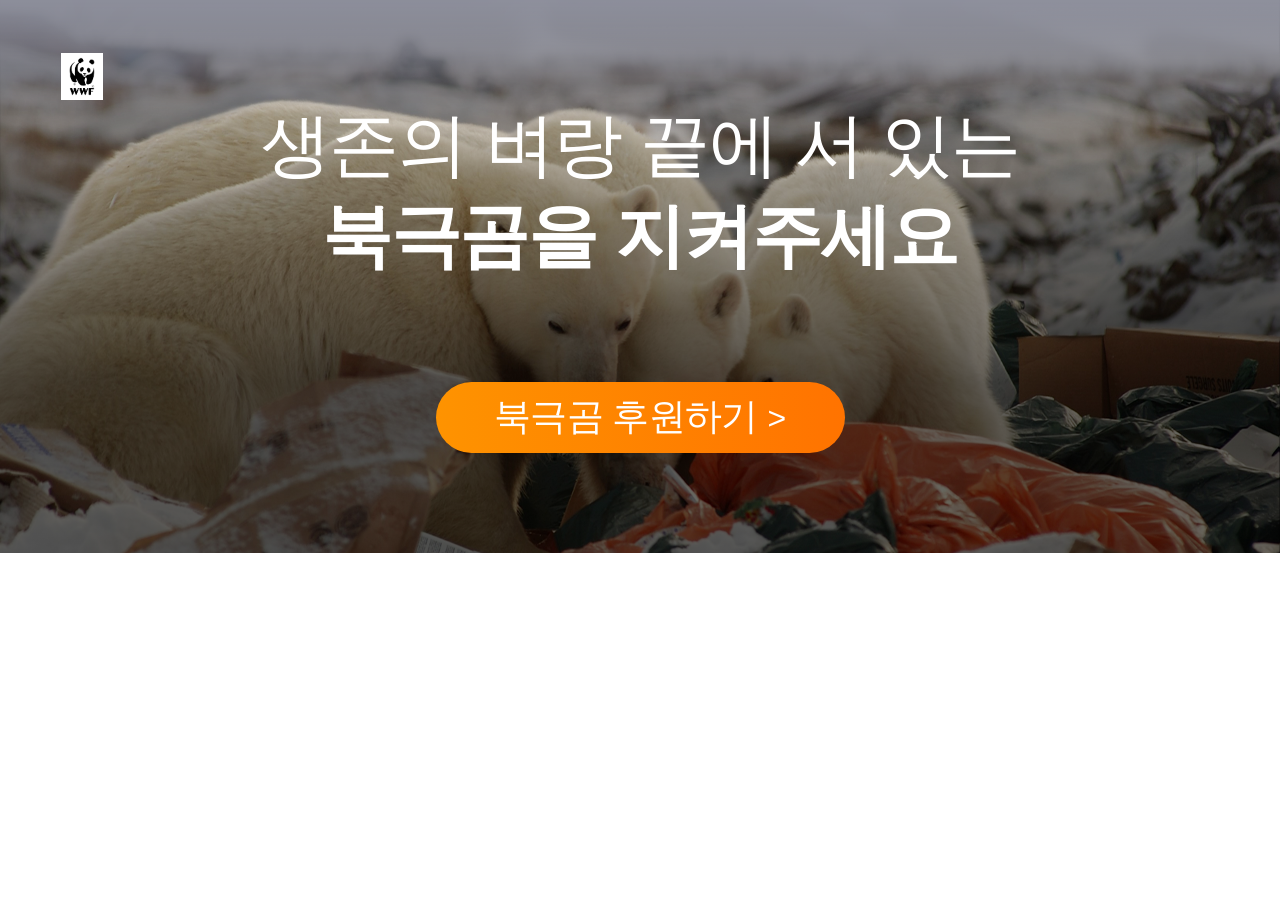
==== index.html @ d187cbf7 "1행완성" ====
<!DOCTYPE html>
<html lang="en">
<head>
    <meta charset="UTF-8">
    <meta name="viewport" content="width=device-width, initial-scale=1.0">
    <meta name="description" content="">
    <meta name="keywords" content="">
    <title>Document</title>
    <link rel="shortcut icon" href="./img/logo.jpg" type="image/x-icon">
    <link rel="stylesheet" href="./styles/reset.css">
    <link rel="stylesheet" href="./styles/common.css">
    <link rel="stylesheet" href="./styles/index.css">
    <link rel="stylesheet" href="./styles/responsive.css">
</head>
<body>
    <div id="wrap">
        <!-- 1행 캠페인표지 -->
        <section class="captioner intor">
            <p class="logo"><img src="./img/logo.jpg" alt="wwf"></p>
            <h1><span>생존의 벼랑 끝에 서 있는</span><span>북극곰을 지켜주세요</span></h1>
            <a href="#" class="sponsor_btn"><em>북극곰 후원하기</em><!-- ::after --></a>
        </section>
        <!-- 2행 퀴즈 -->
        <!-- 3행 영상 -->
        <!-- 4행 50감소 -->
        <!-- 5행 인류재앙 -->
        <!-- 6행 빙하위기 -->
        <!-- 7행 WWF단체소개 -->
        <!-- 8행 활동내역 -->
        <!-- 9행 선물정보 -->
        <!-- 10행 안내 -->
    </div>
</body>
</html>
---- styles/common.css ----
/* 공통선택자 common.css */
#wrap {}
#wrap * {transition:all 0.5s;}
#wrap .captioner {min-width:320px;}
/* 모바일디자인 -by.sponsor_btn */
#wrap .captioner .sponsor_btn {
    width:164px; height:41px;
    display:block;
    border-radius:37.5px;
    background:linear-gradient(90deg, #FE9300,#FF7300);
    display:flex; flex-flow:row nowrap;
    justify-content:center; align-items:center; gap:10px;
}
#wrap .captioner .sponsor_btn em {color: #fff; font-weight:500;}
#wrap .captioner .sponsor_btn::after {
    content:'>';/* 글자로 ">" 표현 */ display: block;
    color:#fff;
    font-size:0.75rem;
}


#wrap .captioner .sponsor_btn:hover {
    animation:x4 0.4s linear alternate infinite;
    font-weight:600;
}
@keyframes x4 {
    0% {transform:translateX(0);}
    100% {transform:translateX(4px);}
}

/* "sponsor_btn"
#wrap {}
#wrap .captioner {}
#wrap .captioner .sponsor_btn {
    width:164px; height:41px;
    border-radius:37.5px;
    background:linear-gradient(90deg, #FE9300,#FF7300);}
#wrap .captioner .sponsor_btn::after {
    content:'>'; display: block;
    color:#fff;}
#wrap .captioner .sponsor_btn em {margin:10px; color: #fff;}
*/
---- styles/index.css ----
/* ========== 1행 캠페인표지(m) ========== */
#wrap .intor {
    /* 북극곰배경 bg1.png */
    padding:100px 0;
    background-image:url(../img/bg1.png);
    background-size:cover; /* background-size:auto 130%; */
    background-position:center bottom;
    position:relative;
    /* 배경이미지 속성 사용시 다른 background-로 시작하는 배경추가속성도 생각해서  */
}
#wrap .intor > * {position:relative; z-index:100;}
#wrap .intor::after { /* 북금곰 배경위에 깔리는 가상요소, 그 가상요소의 필수속성 */
    content:''; display:block;
    background:linear-gradient(transparent,#000 69%);
    opacity:0.6;
    width:100%; height:100%;
    z-index:90; /* p,h1,a형제들과 겹침효과를 줄수있는 속성 */
    position:absolute; top:0; left:0;
}

#wrap .intor .logo {
    width:24px; /* w,h중 한가지값만 작성, 나머지 자동비율조정*/
    position:absolute; /* 피그마의 오토레이아웃 무시와 같은 역할*/
    top:18px; left:21px;
}
#wrap .intor .logo img {width: 100%;}
#wrap .intor h1 {text-align:center; margin:0 0 50px;}
#wrap .intor h1 span {
    color:#fff;
    display:block;
    font-size:1.88rem;
    font-weight:500;
    line-height:1.3;
}
#wrap .intor h1 span:nth-child(1) {}
#wrap .intor h1 span:nth-child(2) {}
#wrap .intor .sponsor_btn {margin:0 auto;}

/* 1행 캠페인표지
#wrap {width:440px;}
#wrap .intor {
    width:100%; height:469px;
    margin:0 auto;
    background-image:url(../img/bg1.png);
    background-size:cover;
    background:linear-gradient();
    padding:100px;
}
#wrap .intor::after {
background: linear-gradient(rgba(f, f, f,)60%);
    z-index:;
}
#wrap .intor .logo {
    display:block; 
    width:24px; height:27px;
    position:absolute;
    top:18px; left:21px;
    z-index:;
}
#wrap .intor .logo img {width: 100%;}
#wrap .intor h1 {
    margin:50px;
}
#wrap .intor h1 span {font-size:1.88rem;}
#wrap .intor h1 span:nth-child(1) {}
#wrap .intor h1 span:nth-child(2) {}
#wrap .intor .sponsor_btn {} */
---- styles/responsive.css ----
/* 반응형조건 responsive */
/* m(320~) -> t(1024~) -> d(1250~) */
@media screen and (min-width:860px) {#wrap .intro {padding:300px 0 100px;}} /* 860~1023 */
@media screen and (min-width:1024px) {
    #wrap .intro {padding:410px 0 100px;}
    #wrap .intor .logo {width:32px; top:30px; left:36px;}
    #wrap .intor h1 {margin:0 0 100px;}
    #wrap .intor h1 span {font-size:3.13rem; font-weight:600;}
    #wrap .intor .sponsor_btn {width:238px; height:60px;}
    #wrap .intor .sponsor_btn em {font-size:1.38rem;}
    #wrap .intor .sponsor_btn::after {font-size:1rem;}
} /* 1024~ */
@media screen and (min-width:1250px) {
    #wrap .intro {padding:447px 0 100px;}
    #wrap .intor .logo {width:42px; top:53px; left:61px;}
    #wrap .intor h1 span {font-size:4.38rem;}
    #wrap .intor h1 span:nth-child(1) {font-weight:400;}
    #wrap .intor h1 span:nth-child(2) {font-weight:800;}
    #wrap .intor .sponsor_btn {width:409px; height:71px;}
    #wrap .intor .sponsor_btn em {font-size:2.31rem;}
    #wrap .intor .sponsor_btn::after {font-size:2rem;}
} /* 1250~max */
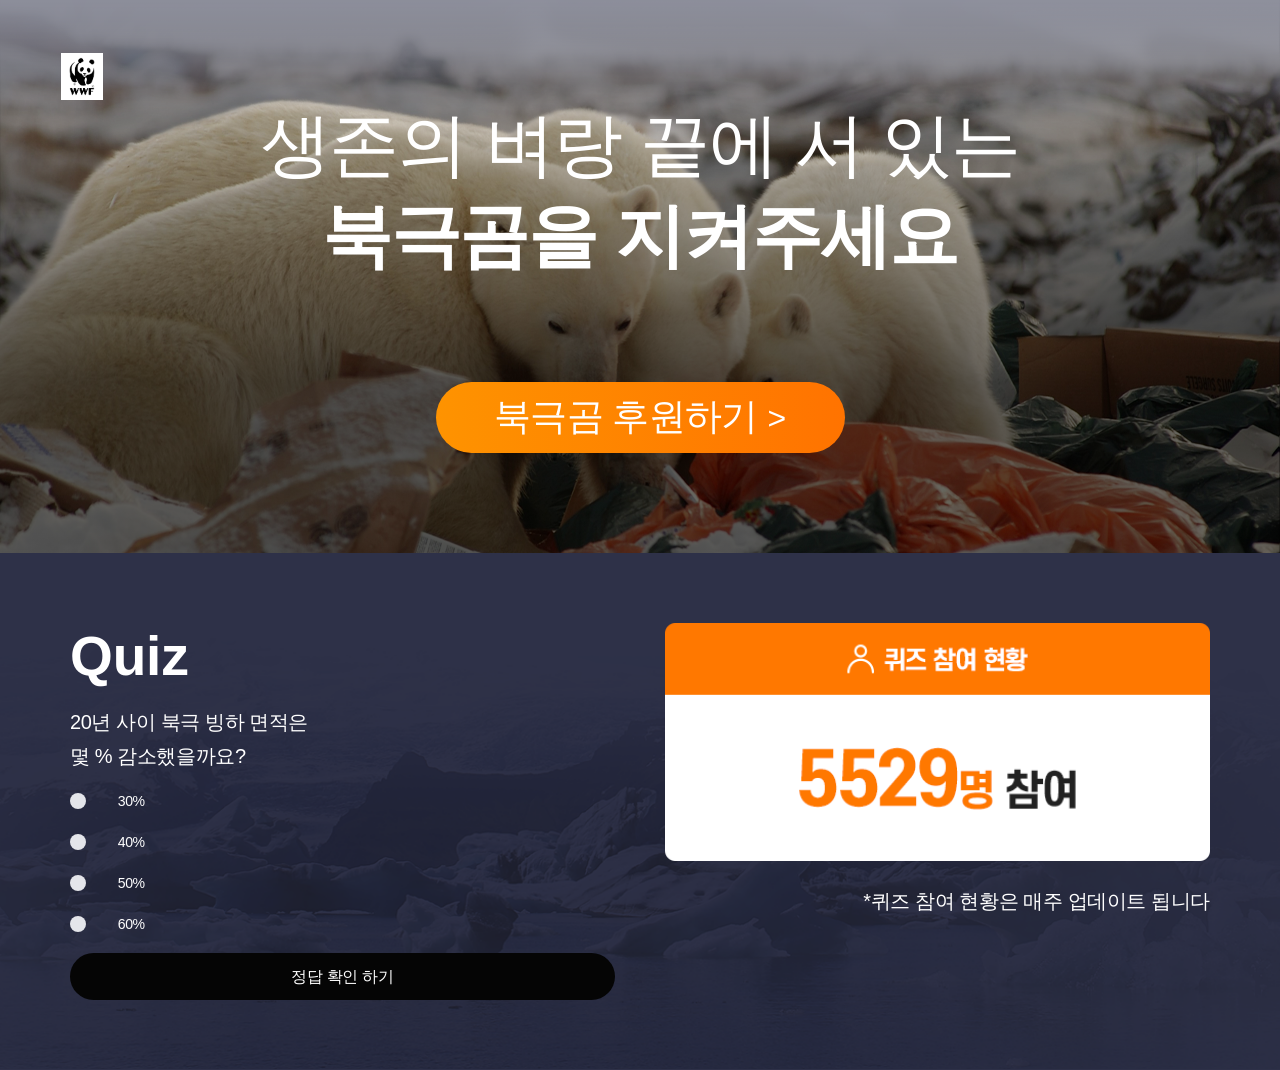
==== commit 91279dc1: "2행" ====
--- a/index.html
+++ b/index.html
@@ -5,7 +5,7 @@
     <meta name="viewport" content="width=device-width, initial-scale=1.0">
     <meta name="description" content="">
     <meta name="keywords" content="">
-    <title>Document</title>
+    <title>WWF | 북극곰 보호</title>
     <link rel="shortcut icon" href="./img/logo.jpg" type="image/x-icon">
     <link rel="stylesheet" href="./styles/reset.css">
     <link rel="stylesheet" href="./styles/common.css">
@@ -21,6 +21,39 @@
             <a href="#" class="sponsor_btn"><em>북극곰 후원하기</em><!-- ::after --></a>
         </section>
         <!-- 2행 퀴즈 -->
+        <div class="container quiz_bg">
+            <section class="contents quiz">
+                <div class="quiz_list">
+                    <h1>Quiz</h1>
+                    <h2><span>20년 사이 북극 빙하 면적은</span><span>몇 % 감소했을까요?</span></h2>
+                    <form action="" method="get" id="quiz_frm">
+                        <ul>
+                            <li>
+                                <input type="radio" name="quiz_group" id="q30" value="q30">
+                                <label for="q30">30%</label>
+                            </li>
+                            <li>
+                                <input type="radio" name="quiz_group" id="q40" value="q40">
+                                <label for="q40">40%</label>
+                            </li>
+                            <li>
+                                <input type="radio" name="quiz_group" id="q50" value="q50">
+                                <label for="q50">50%</label>
+                            </li>
+                            <li>
+                                <input type="radio" name="quiz_group" id="q60" value="q60">
+                                <label for="q60">60%</label>
+                            </li>
+                        </ul>
+                        <button type="button" id="answercheck_btn">정답 확인 하기</button>
+                    </form>
+                </div>
+                <div class="quiz_status">
+                    <img src="./img/quiz_contents.png" alt="" >
+                    <p>*퀴즈 참여 현황은 매주 업데이트 됩니다</p>
+                </div>
+            </section>
+        </div>
         <!-- 3행 영상 -->
         <!-- 4행 50감소 -->
         <!-- 5행 인류재앙 -->
@@ -31,4 +64,29 @@
         <!-- 10행 안내 -->
     </div>
 </body>
-</html>+</html>
+
+        <!-- 2행 퀴즈 "연습"
+        <div class="quiz_bg">
+            <section class="captionts quiz">
+                <div>
+                    <h1>Quiz</h1>
+                    <p>20년 사이 북극 빙하 면적은 몇 % 감소했을까요?</p>
+                    <form>
+                        <label><input type="radio" value="30">30%</label>
+                        <label><input type="radio" value="40">40%</label>
+                        <label><input type="radio" value="50">50%</label>
+                        <label><input type="radio" value="60">60%</label>
+                        <a href="#" id="Check_the_answer"><em>정답 확인 하기</em></a>
+                    </form>
+                </div>
+                <div>
+                    <p><img src="./img/quiz_contents.png" alt="" ></p>
+                    <p>*퀴즈 참여 현황은 매주 업데이트 됩니다</p>
+                </div>
+            </section>
+        </div>
+        객관식,하나만선택:input type="radio" / 다중선택:Check box
+글자클릭해도 선택(편의성up):label
+입력/선택하는 실제데이터 요소:input | 서버로:value
+같은그룹으로 묶으려고:name="answer" -->
--- a/styles/common.css
+++ b/styles/common.css
@@ -2,6 +2,7 @@
 #wrap {}
 #wrap * {transition:all 0.5s;}
 #wrap .captioner {min-width:320px;}
+#wrap .captioner .contents {max-width:1250px; margin:0 auto;}
 /* 모바일디자인 -by.sponsor_btn */
 #wrap .captioner .sponsor_btn {
     width:164px; height:41px;
@@ -17,8 +18,6 @@
     color:#fff;
     font-size:0.75rem;
 }
-
-
 #wrap .captioner .sponsor_btn:hover {
     animation:x4 0.4s linear alternate infinite;
     font-weight:600;
@@ -27,6 +26,19 @@
     0% {transform:translateX(0);}
     100% {transform:translateX(4px);}
 }
+/* 2행퀴즈 버튼(공통X) */
+#wrap .quiz_bg .quiz .quiz_list #quiz_frm #answercheck_btn:hover{
+    animation:x4_2 0.4s linear alternate infinite;
+    background:linear-gradient(90deg, #FE9300,#FF7300);
+}
+@keyframes x4_2 {
+    0% {transform:translateX(0);}
+    100% {transform:translateX(4px);}
+}
+/* #wrap .quiz_bg .quiz .quiz_list #quiz_frm ul li label:hover::after {
+    content:''; display:block; position:absolute; left:0; bottom:175px;
+    width:100%; height:2px; background:#FE9300;} */
+#wrap .quiz_bg .quiz .quiz_list #quiz_frm ul li label:hover {color:#FE9300;}
 
 /* "sponsor_btn"
 #wrap {}
--- a/styles/index.css
+++ b/styles/index.css
@@ -64,4 +64,113 @@
 #wrap .intor h1 span {font-size:1.88rem;}
 #wrap .intor h1 span:nth-child(1) {}
 #wrap .intor h1 span:nth-child(2) {}
-#wrap .intor .sponsor_btn {} */+#wrap .intor .sponsor_btn {} */
+
+/* ========== 2행 퀴즈(m) ========== */
+#wrap {}
+#wrap .quiz_bg {
+    text-align:center;
+    background-image:url(../img/quiz_bg.png);
+    background-size:cover; background-position:center;
+    padding:70px;
+}
+#wrap .quiz_bg .quiz {
+    display:flex;
+    flex-flow:column nowrap; /* t,d column -> row */
+    gap:50px;
+}
+#wrap .quiz_bg .quiz .quiz_list > * {margin:0 0 16px;}
+#wrap .quiz_bg .quiz .quiz_list {
+    text-align: left;
+    width: 100%;
+}
+#wrap .quiz_bg .quiz .quiz_list h1 {
+    color:#fff;
+    font-size:1.5rem;
+    line-height:1.2;
+    letter-spacing: -0.01rem;
+    font-family:'NotoSans KR' sans-serif; /* 단독글꼴일 경우 */
+}
+#wrap .quiz_bg .quiz .quiz_list h2 {}
+#wrap .quiz_bg .quiz .quiz_list h2 span {display:block; line-height:1.7; color:#fff;}
+#wrap .quiz_bg .quiz .quiz_list h2 span:nth-child(1) {}
+#wrap .quiz_bg .quiz .quiz_list h2 span:nth-child(2) {}
+#wrap .quiz_bg .quiz .quiz_list #quiz_frm {margin:0;}
+#wrap .quiz_bg .quiz .quiz_list #quiz_frm ul {margin:0 0 16px;}
+#wrap .quiz_bg .quiz .quiz_list #quiz_frm ul li {position:relative; color:#fff; margin:0 0 16px;}
+#wrap .quiz_bg .quiz .quiz_list #quiz_frm ul li:last-child {margin:0}
+#wrap .quiz_bg .quiz .quiz_list #quiz_frm ul li input {display:none;}
+#wrap .quiz_bg .quiz .quiz_list #quiz_frm ul li input:checked + label {
+    background-image:url(../img/check_on.svg);
+}
+#wrap .quiz_bg .quiz .quiz_list #quiz_frm ul li label {
+    color:#fff;
+    line-height:1.7; /* 행간여백을 무시하고 마진16px를 줬으니 생략 */
+    font-size:0.88rem;
+    background-image:url(../img/check_off.svg);
+    background-size:16px; background-repeat:no-repeat;
+    padding-left:47.75px;
+}
+#wrap .quiz_bg .quiz .quiz_list #quiz_frm #answercheck_btn {
+    background:#050505;
+    color:#fff;
+    line-height:1.7;
+    padding:10px;
+    border-radius:50px;
+    width:100%;
+}
+#wrap .quiz_bg .quiz #quiz_frm #answercheck_btn em {}
+#wrap .quiz_bg .quiz .quiz_status {}
+#wrap .quiz_bg .quiz .quiz_status img {width:100%;}
+#wrap .quiz_bg .quiz .quiz_status p {
+    line-height:1.7;
+    color:#fff;
+    font-size:1.25rem;
+    margin:20px 0 0;
+    text-align:right;
+}
+
+
+/* 2행 퀴즈(m)
+#wrap {}
+#wrap .quiz_bg {background-image:url(../img/quiz_bg.png);}
+#wrap .quiz_bg .quiz {padding:50px 0;}
+#wrap .quiz_bg .quiz .quiz_list {
+    background:forestgreen;
+    display:flex;
+    flex-flow:column nowrap;
+    align-items:center;
+    margin:16px;
+}
+#wrap .quiz_bg .quiz .quiz_list h1 {background:olive;}
+#wrap .quiz_bg .quiz .quiz_list h2 {background:orange;}
+#wrap .quiz_bg .quiz .quiz_list h2 span {}
+#wrap .quiz_bg .quiz .quiz_list h2 span:nth-child(1) {}
+#wrap .quiz_bg .quiz .quiz_list h2 span:nth-child(2) {}
+#wrap .quiz_bg .quiz .quiz_list #quiz_frm {}
+#wrap .quiz_bg .quiz .quiz_list #quiz_frm ul {}
+#wrap .quiz_bg .quiz .quiz_list #quiz_frm ul li {}
+#wrap .quiz_bg .quiz .quiz_list #quiz_frm ul li input {}
+#wrap .quiz_bg .quiz .quiz_list #quiz_frm ul li label {
+    background:burlywood;
+    color:#fff;
+    width:76.75px;
+    margin:8px;
+}
+#wrap .quiz_bg .quiz .quiz_list #quiz_frm #answercheck_btn {
+    display:flex;             
+    width:300px; height:;
+    border-radius:37.5px;
+    background-color:#000;
+    justify-content:center;
+    align-items:center;
+    text-decoration:none;
+}
+#wrap .quiz_bg .quiz .quiz_list #quiz_frm #answercheck_btn em {
+    color:#fff;
+    font-weight:500;
+    font-style:normal;
+}
+#wrap .quiz_bg .quiz .quiz_list .quiz_status {}
+#wrap .quiz_bg .quiz .quiz_list .quiz_status img {}
+#wrap .quiz_bg .quiz .quiz_list .quiz_status p {color:#fff;} */
--- a/styles/responsive.css
+++ b/styles/responsive.css
@@ -1,6 +1,17 @@
 /* 반응형조건 responsive */
 /* m(320~) -> t(1024~) -> d(1250~) */
-@media screen and (min-width:860px) {#wrap .intro {padding:300px 0 100px;}} /* 860~1023 */
+@media screen and (min-width:580px) {
+    /* ===== 2행퀴즈 */
+    #wrap .quiz_bg .quiz {
+        flex-flow:row nowrap; /* t,d column -> row */
+    }
+    #wrap .quiz_bg .quiz > * {flex:1;}
+}
+@media screen and (min-width:860px) {
+    #wrap .intro {
+        padding:300px 0 100px;
+    }
+} /* 860~1023 */
 @media screen and (min-width:1024px) {
     #wrap .intro {padding:410px 0 100px;}
     #wrap .intor .logo {width:32px; top:30px; left:36px;}
@@ -9,6 +20,13 @@
     #wrap .intor .sponsor_btn {width:238px; height:60px;}
     #wrap .intor .sponsor_btn em {font-size:1.38rem;}
     #wrap .intor .sponsor_btn::after {font-size:1rem;}
+    /* ===== 2행 퀴즈 */
+    #wrap .quiz_bg .quiz .quiz_list {width:400px;}
+    #wrap .quiz_bg .quiz .quiz_list h1 {font-size:2.5rem;}
+    #wrap .quiz_bg .quiz .quiz_list h2 {font-size:1.25rem}
+    #wrap .quiz_bg .quiz .quiz_list #quiz_frm ul li {font-size:1.25rem; background-size:28px;}
+    #wrap .quiz_bg .quiz .quiz_status p {font-size:1.25rem}
+    #wrap .quiz_bg .quiz .quiz_list #quiz_frm ul li input {font-size:1.25rem}
 } /* 1024~ */
 @media screen and (min-width:1250px) {
     #wrap .intro {padding:447px 0 100px;}
@@ -19,4 +37,10 @@
     #wrap .intor .sponsor_btn {width:409px; height:71px;}
     #wrap .intor .sponsor_btn em {font-size:2.31rem;}
     #wrap .intor .sponsor_btn::after {font-size:2rem;}
-} /* 1250~max */+    /* ===== 2행퀴즈 */
+    #wrap .quiz_bg .quiz .quiz_list h1 {font-size:3.44rem; font-weight:700;}
+    #wrap .quiz_bg .quiz .quiz_list h2 {font-size:1.25rem}
+    #wrap .quiz_bg .quiz .quiz_list #quiz_frm ul li {font-size:1.25rem; background-size:28px;}
+    #wrap .quiz_bg .quiz .quiz_status p {font-size:1.25rem}
+    #wrap .quiz_bg .quiz .quiz_list #quiz_frm ul li input {font-size:1.25rem}
+} /* 1250~max *
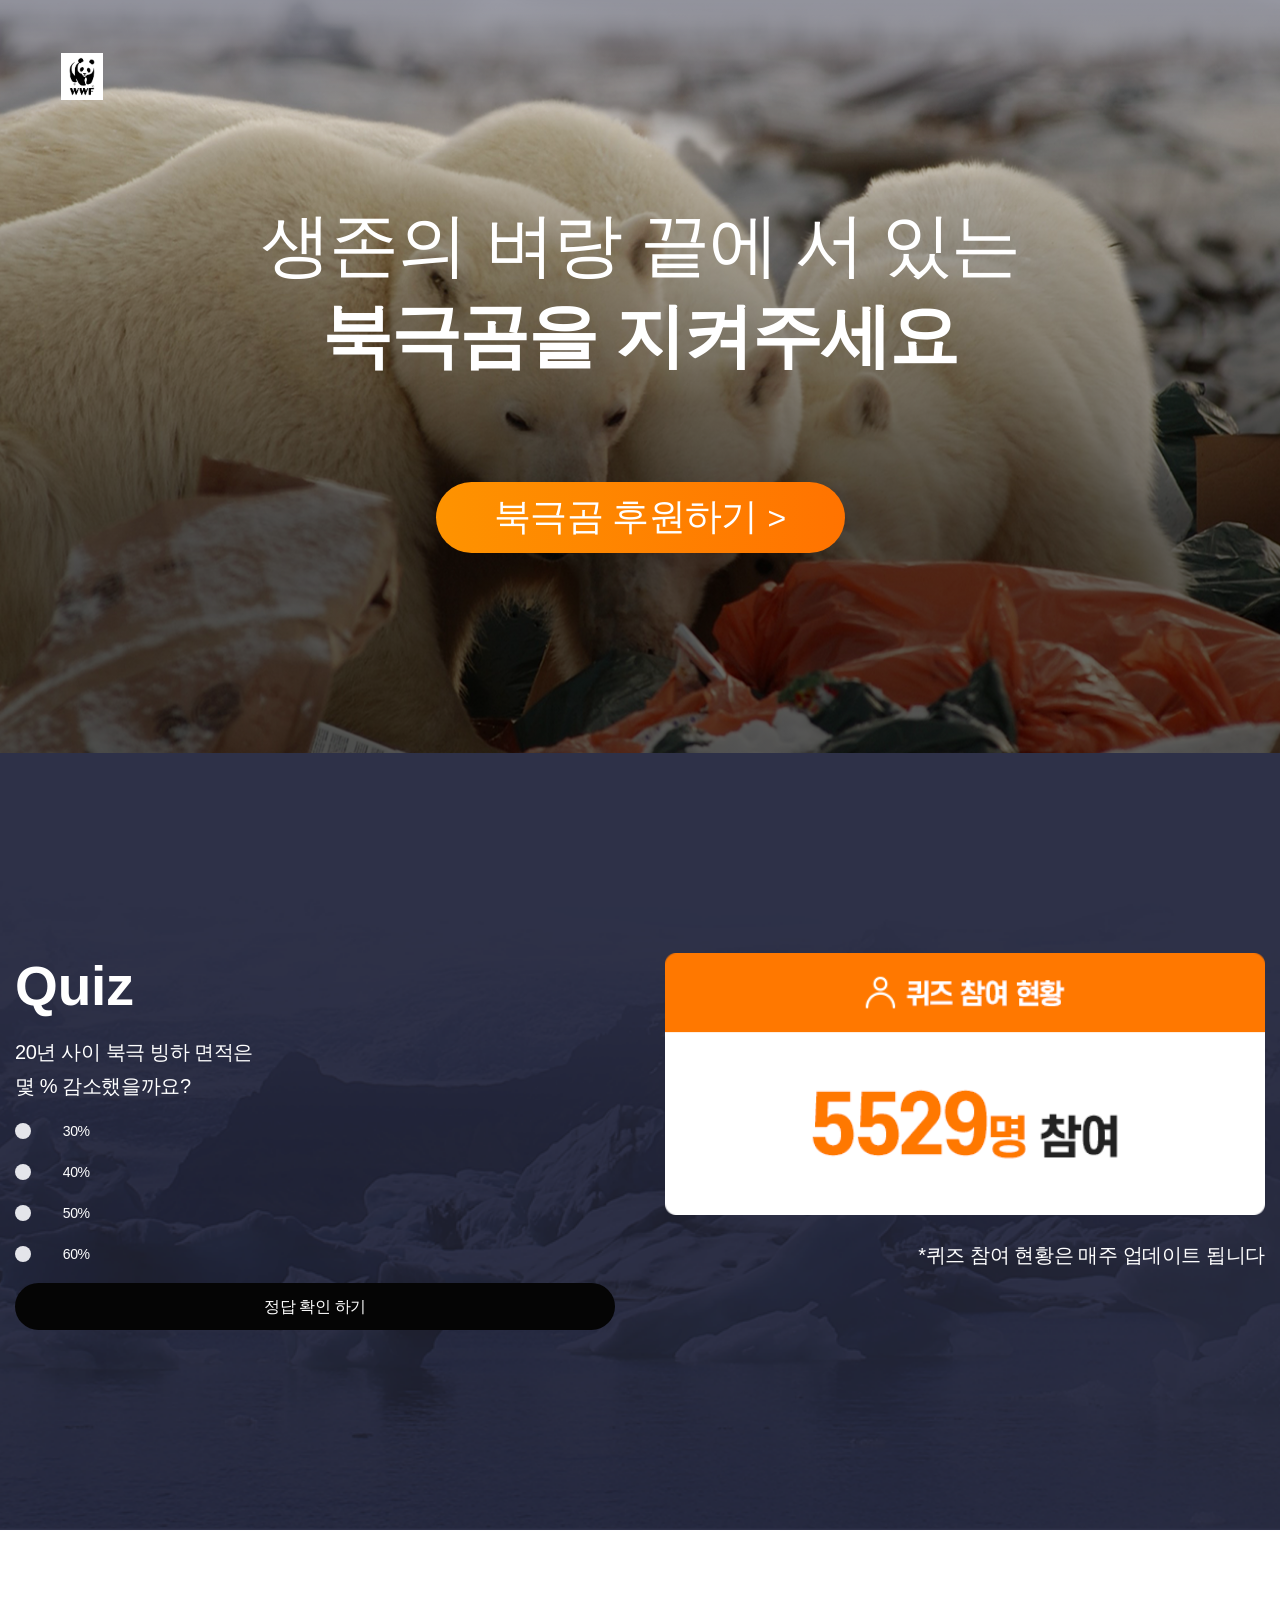
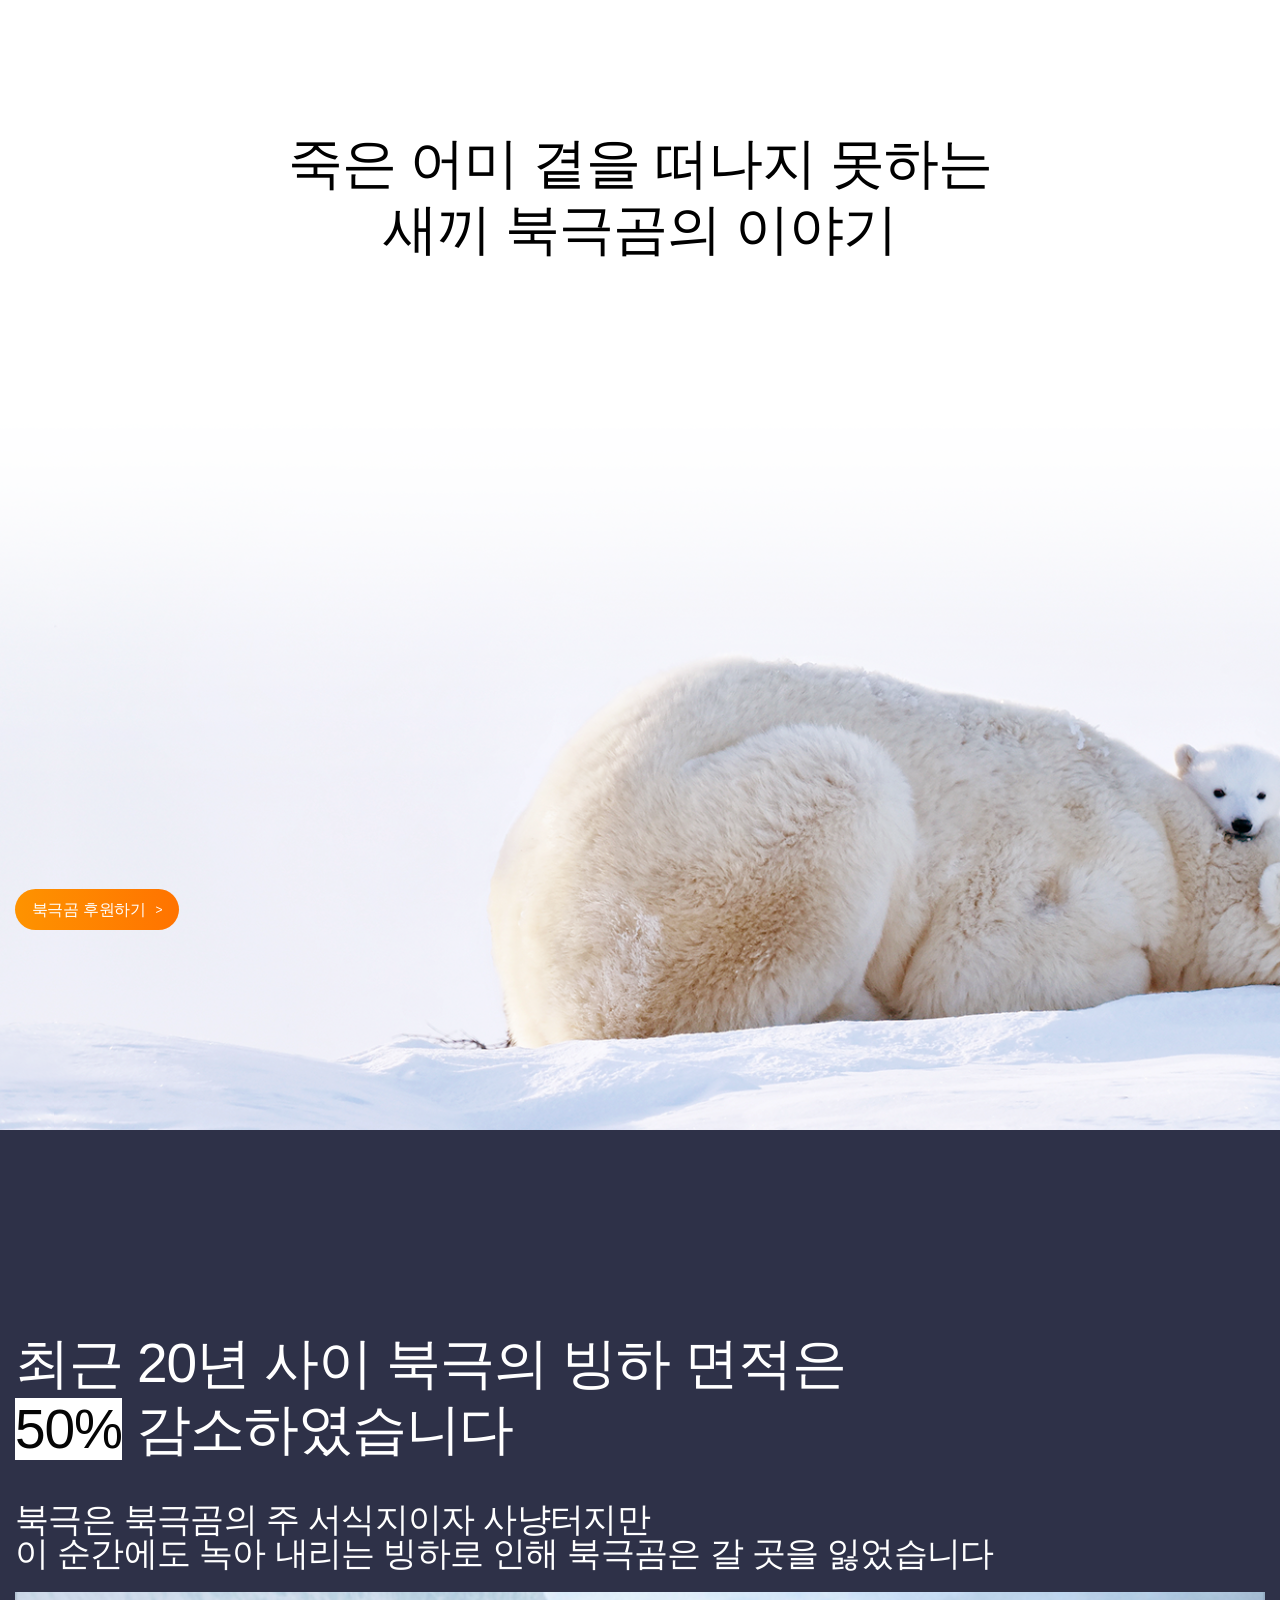
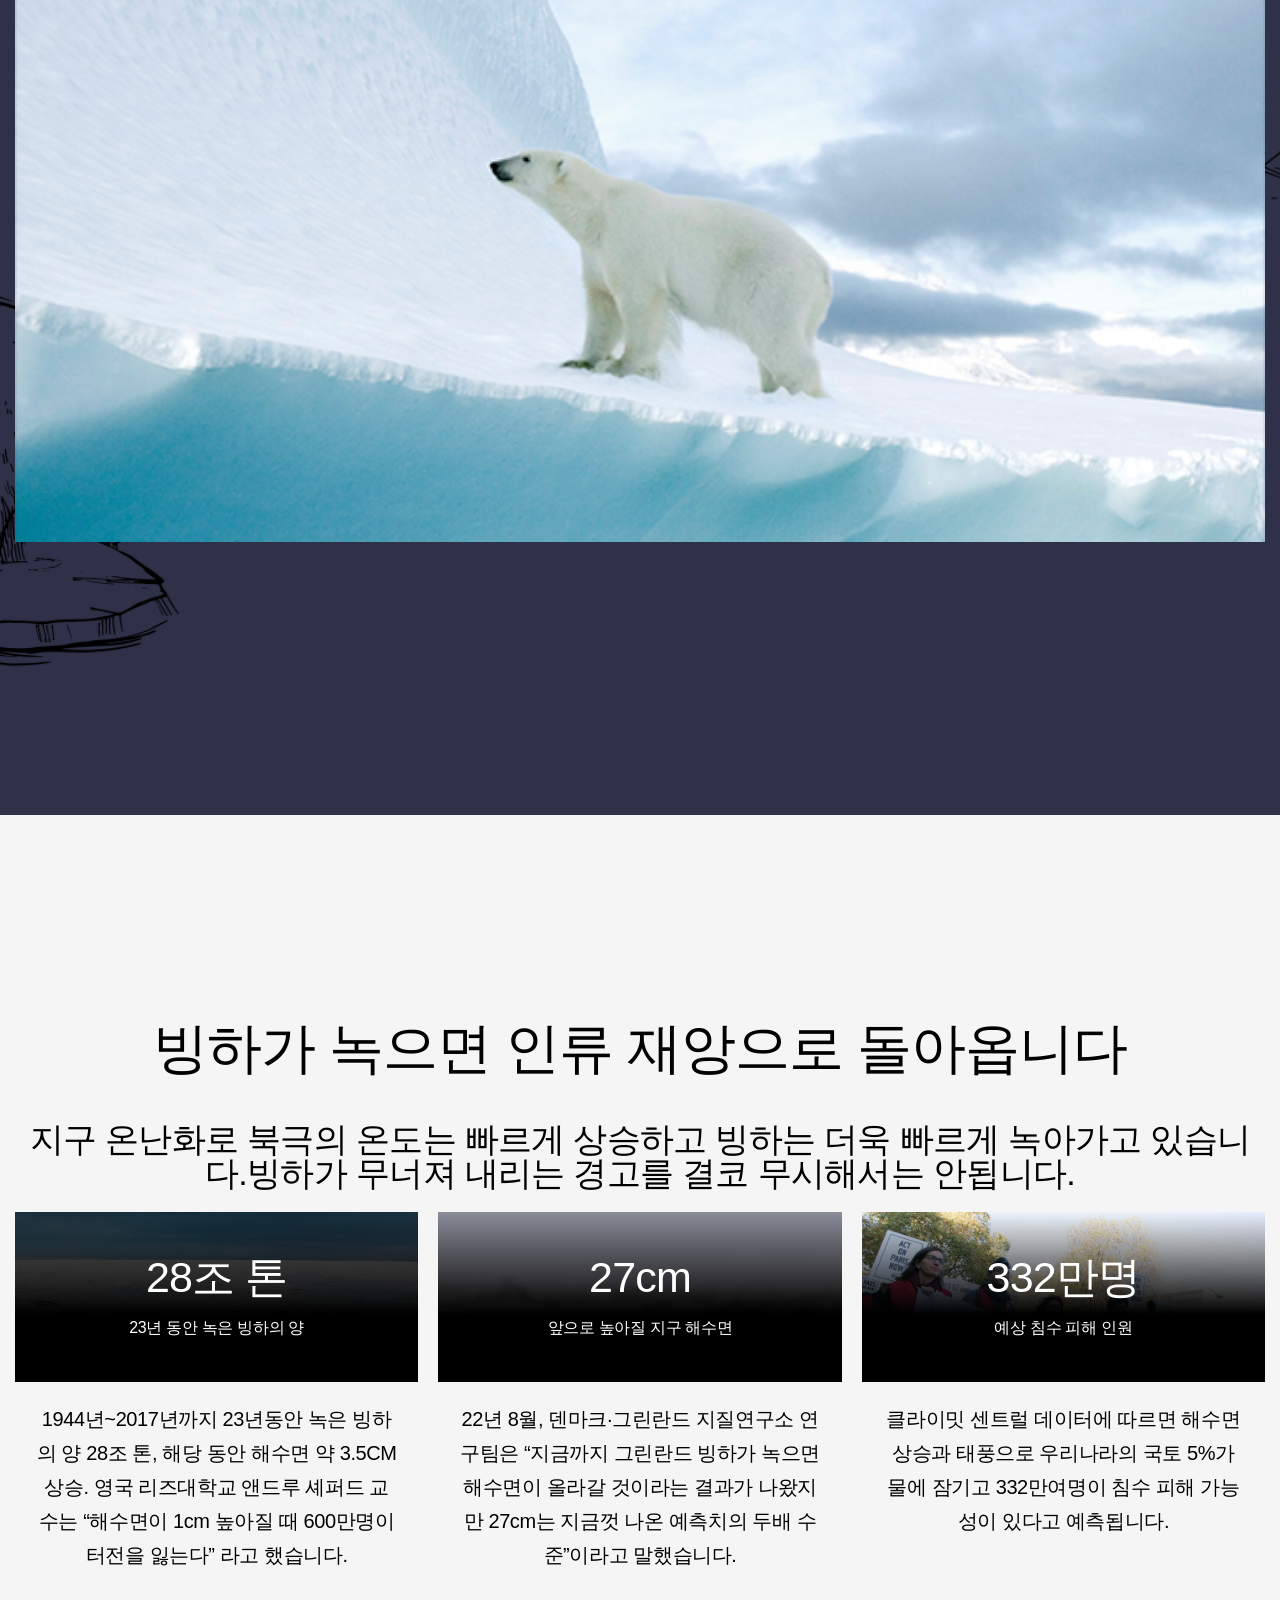
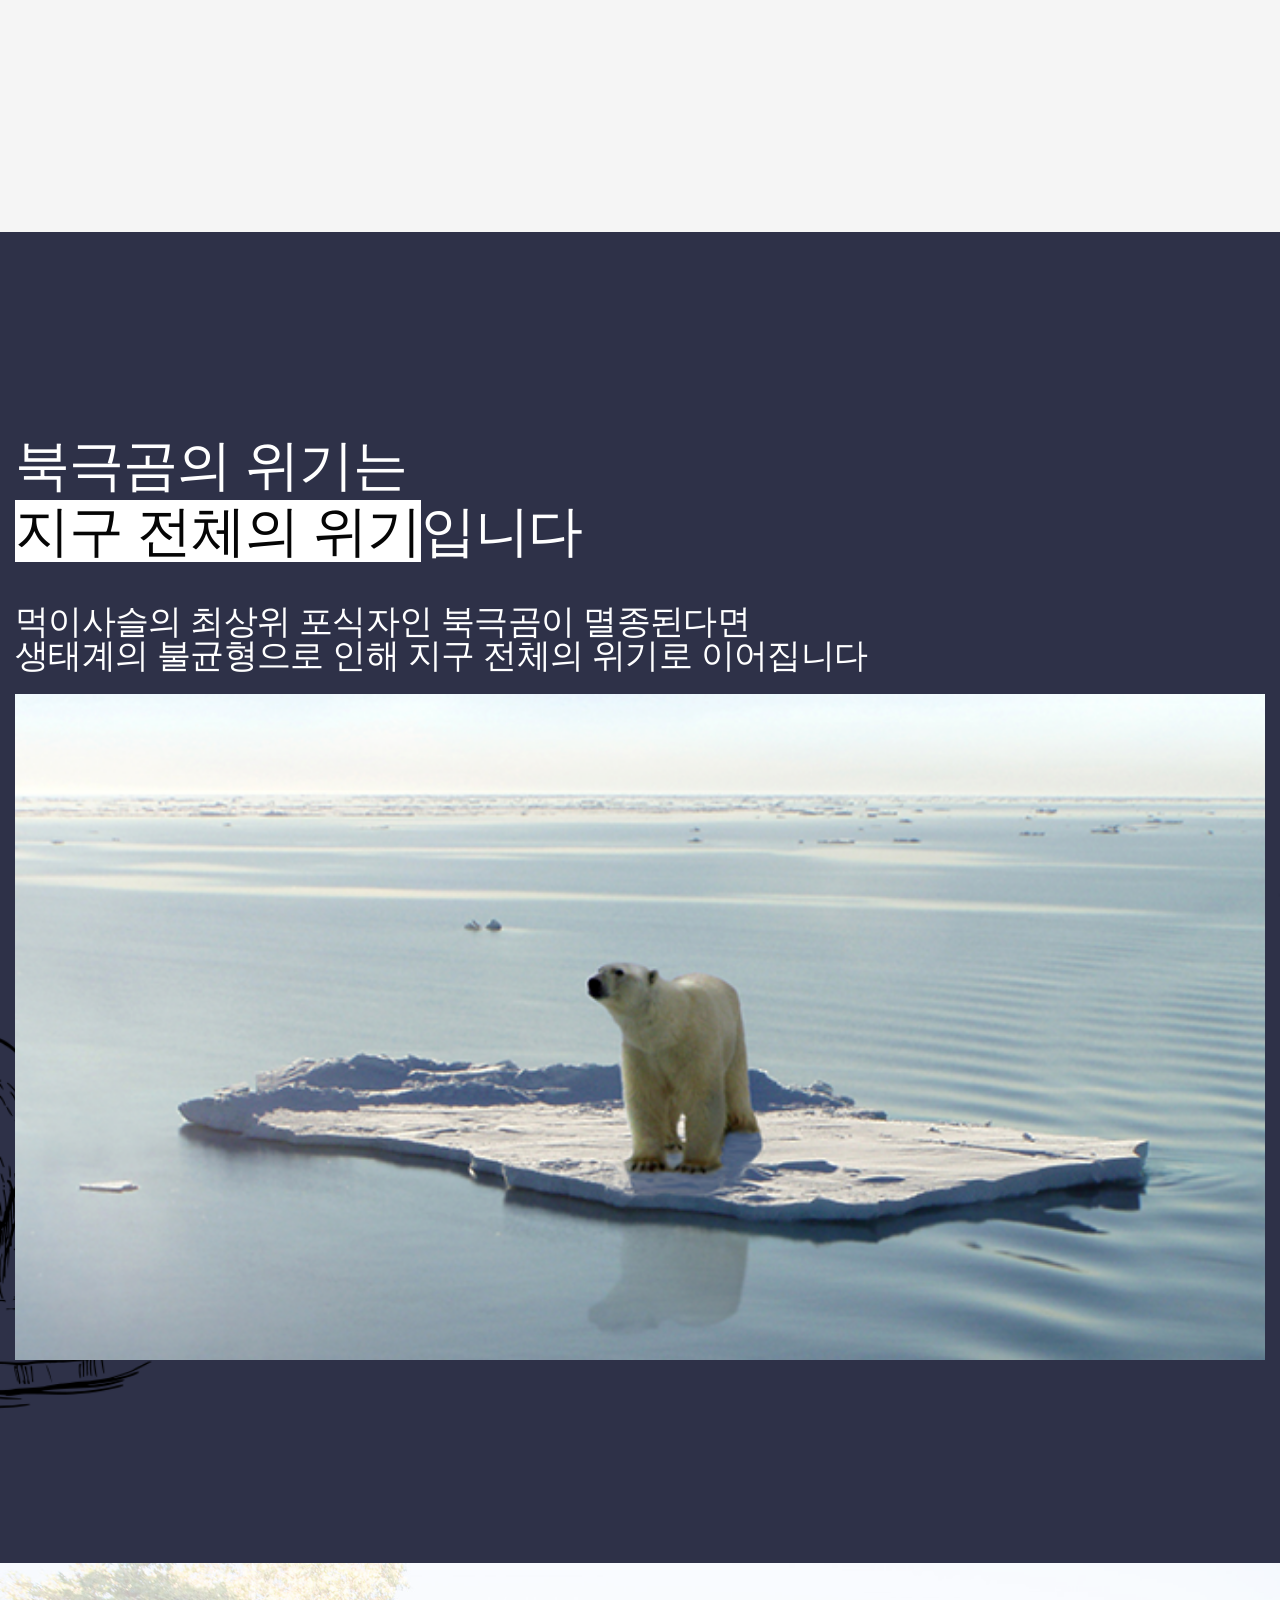
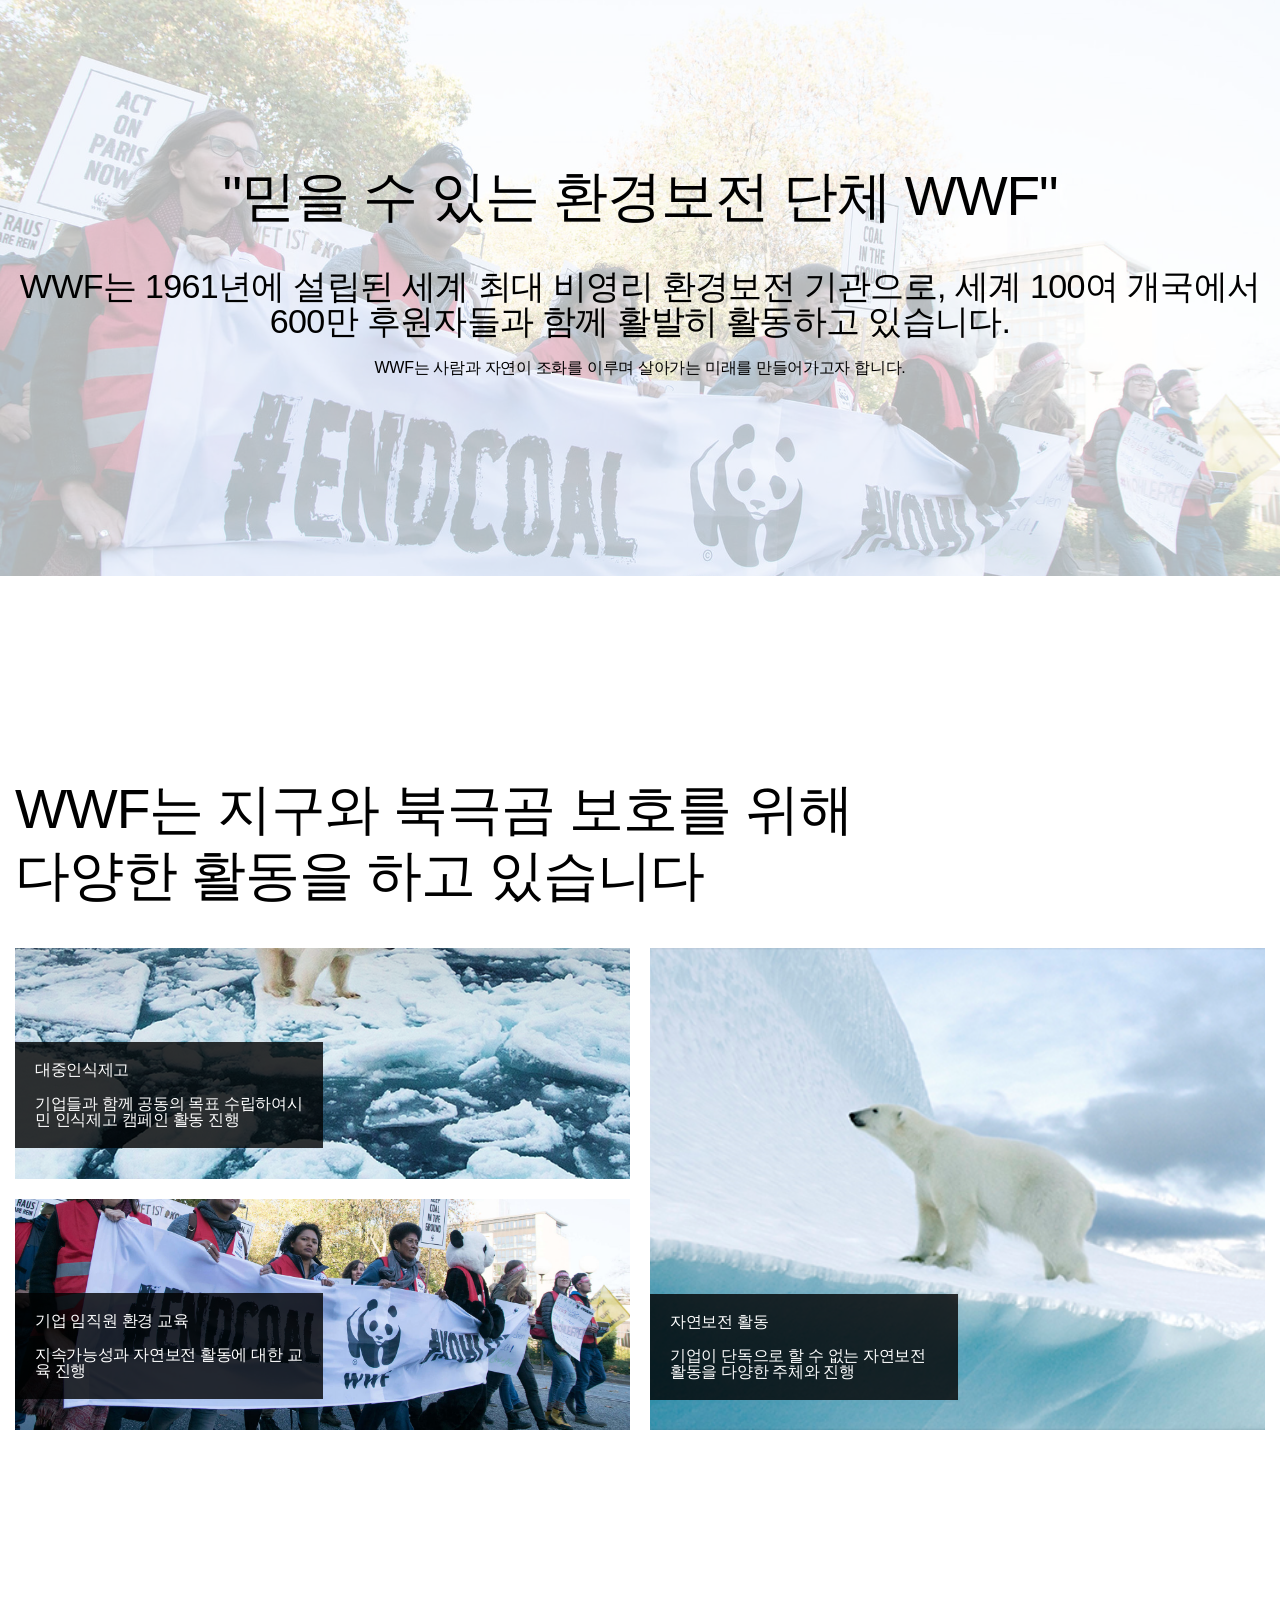
==== commit f87d934c: "8행까지,wwf 어긋난 폰트크기 수정" ====
--- a/index.html
+++ b/index.html
@@ -15,7 +15,7 @@
 <body>
     <div id="wrap">
         <!-- 1행 캠페인표지 -->
-        <section class="captioner intor">
+        <section class="container intor">
             <p class="logo"><img src="./img/logo.jpg" alt="wwf"></p>
             <h1><span>생존의 벼랑 끝에 서 있는</span><span>북극곰을 지켜주세요</span></h1>
             <a href="#" class="sponsor_btn"><em>북극곰 후원하기</em><!-- ::after --></a>
@@ -55,11 +55,99 @@
             </section>
         </div>
         <!-- 3행 영상 -->
-        <!-- 4행 50감소 -->
+        <div class="container video_bg">
+            <div class="contents video">
+                <h1>죽은 어미 곁을 떠나지 못하는<br>새끼 북극곰의 이야기</h1>
+                <iframe src="https://www.youtube.com/embed/u9V5MBqhLRc" title="기후변화를 막고 녹아내리는 북극에서 북극곰을 지켜주세요!" frameborder="0" allow="accelerometer; autoplay; clipboard-write; encrypted-media; gyroscope; picture-in-picture; web-share" referrerpolicy="strict-origin-when-cross-origin" allowfullscreen></iframe>
+                <a href="#" class="sponsor_btn"><em>북극곰 후원하기</em></a>
+            </div>
+        </div>
+        <!-- 4행 50%감소 -->
+        <div class="container reduction_bg">
+            <div class="contents reduction">
+                <h1>최근 20년 사이 북극의 빙하 면적은<br><span class="highlight">50%</span> 감소하였습니다</h1>
+                <p>북극은 북극곰의 주 서식지이자 사냥터지만<br>이 순간에도 녹아 내리는 빙하로 인해 북극곰은 갈 곳을 잃었습니다</p>
+                <p><img src="./img/reduction50.png" alt=""></p>
+            </div>
+        </div>
         <!-- 5행 인류재앙 -->
+        <div class="container humanity_bg">
+            <div class="contents humanity">
+                <h1>빙하가 녹으면 인류 재앙으로 돌아옵니다</h1>
+                <p>지구 온난화로 북극의 온도는 빠르게 상승하고 빙하는 더욱 빠르게 녹아가고 있습니다.빙하가 무너져 내리는 경고를 결코 무시해서는 안됩니다.</p>
+                <ul class="list">
+                    <li>
+                        <dl>
+                            <dt>28조 톤</dt>
+                            <dd>23년 동안 녹은 빙하의 양</dd>
+                        </dl>
+                        <div class="txt">
+                            <p>1944년~2017년까지 23년동안 녹은 빙하의 양 28조 톤, 해당 동안 해수면 약 3.5CM 상승. 영국 리즈대학교 앤드루 셰퍼드 교수는 “해수면이 1cm 높아질 때 600만명이 터전을 잃는다” 라고 했습니다.</p>
+                        </div>
+                    </li>
+                    <li>
+                        <dl>
+                            <dt>27cm</dt>
+                            <dd>앞으로 높아질 지구 해수면</dd>
+                        </dl>
+                        <div class="txt">
+                            <p>22년 8월, 덴마크·그린란드 지질연구소 연구팀은 “지금까지 그린란드 빙하가 녹으면 해수면이 올라갈 것이라는 결과가 나왔지만 27cm는 지금껏 나온 예측치의 두배 수준”이라고 말했습니다.</p>
+                        </div>
+                    </li>
+                    <li>
+                        <dl>
+                            <dt>332만명</dt>
+                            <dd>예상 침수 피해 인원</dd>
+                        </dl>
+                        <div class="txt">
+                            <p>클라이밋 센트럴 데이터에 따르면 해수면 상승과 태풍으로 우리나라의 국토 5%가 물에 잠기고 332만여명이 침수 피해 가능성이 있다고 예측됩니다.</p>
+                        </div>
+                    </li>
+                </ul>
+            </div>
+        </div>
         <!-- 6행 빙하위기 -->
+        <div class="container crisis_bg">
+            <div class="contents crisis">
+                <h1>북극곰의 위기는<br><span class="highlight">지구 전체의 위기</span>입니다</h1>
+                <p>먹이사슬의 최상위 포식자인 북극곰이 멸종된다면<br>생태계의 불균형으로 인해 지구 전체의 위기로 이어집니다</p>
+                <p><img src="./img/bg2.png" alt=""></p>
+            </div>
+        </div>
         <!-- 7행 WWF단체소개 -->
+        <div class="container wwf_bg" >
+            <div class="contents wwf ">
+                <h1>"믿을 수 있는 환경보전 단체 WWF"</h1>
+                <p>WWF는 1961년에 설립된 세계 최대 비영리 환경보전 기관으로, 세계 100여 개국에서 600만 후원자들과 함께 활발히 활동하고 있습니다.</p>
+                <p>WWF는 사람과 자연이 조화를 이루며 살아가는 미래를 만들어가고자 합니다.</p>
+            </div>
+        </div>
         <!-- 8행 활동내역 -->
+        <div class="container activty_bg">
+            <div class="contents activty">
+                <h1>WWF는 지구와 북극곰 보호를 위해<br>다양한 활동을 하고 있습니다</h1>
+                <ul class="details">
+                    <li>
+                        <dl class="txt">
+                            <dt>대중인식제고</dt>
+                            <dd>기업들과 함께 공동의 목표 수립하여시민 인식제고 캠페인 활동 진행</dd>
+                        </dl>
+                    </li>
+                    <li>
+                        <dl class="txt">
+                            <dt>기업 임직원 환경 교육</dt>
+                            <dd>지속가능성과 자연보전 활동에 대한 교육 진행</dd>
+                        </dl>
+                    </li>
+                    <li>
+                        <dl class="txt">
+                            <dt>자연보전 활동</dt>
+                            <dd>기업이 단독으로 할 수 없는 자연보전 활동을 다양한 주체와 진행</dd>
+                        </dl>
+                    </li>
+                </ul>
+            </div>
+        </div>
         <!-- 9행 선물정보 -->
         <!-- 10행 안내 -->
     </div>
--- a/styles/common.css
+++ b/styles/common.css
@@ -1,10 +1,23 @@
 /* 공통선택자 common.css */
 #wrap {}
 #wrap * {transition:all 0.5s;}
-#wrap .captioner {min-width:320px;}
-#wrap .captioner .contents {max-width:1250px; margin:0 auto;}
+#wrap .container {
+    min-width:320px;
+    background-size:cover; background-position:center;
+    padding:70px 15px;
+}
+#wrap .video_bg {text-align:center;}
+#wrap .humanity {text-align:center;}
+#wrap .reduction_bg {}
+#wrap .crisis_bg {}
+#wrap .container .contents {max-width:1250px; margin:0 auto;}
+#wrap .container .contents h1 {font-size:1.38rem; font-weight:500; line-height:1.2; margin:0 0 40px;}
+#wrap .container .contents h1 .highlight {background-color:#fff; color:#050505; font-weight:500;}
+#wrap .container .contents h1+p {font-size:0.81rem; font-weight:500; font-weight:1.7; margin:0 0 22px;}
+#wrap .container .contents p {}
+#wrap .container .contents span {}
 /* 모바일디자인 -by.sponsor_btn */
-#wrap .captioner .sponsor_btn {
+#wrap .container .sponsor_btn {
     width:164px; height:41px;
     display:block;
     border-radius:37.5px;
@@ -12,13 +25,13 @@
     display:flex; flex-flow:row nowrap;
     justify-content:center; align-items:center; gap:10px;
 }
-#wrap .captioner .sponsor_btn em {color: #fff; font-weight:500;}
-#wrap .captioner .sponsor_btn::after {
+#wrap .container .sponsor_btn em {color: #fff; font-weight:500;}
+#wrap .container .sponsor_btn::after {
     content:'>';/* 글자로 ">" 표현 */ display: block;
     color:#fff;
     font-size:0.75rem;
 }
-#wrap .captioner .sponsor_btn:hover {
+#wrap .container .sponsor_btn:hover {
     animation:x4 0.4s linear alternate infinite;
     font-weight:600;
 }
--- a/styles/index.css
+++ b/styles/index.css
@@ -1,9 +1,10 @@
+/* index.html.css */
 /* ========== 1행 캠페인표지(m) ========== */
 #wrap .intor {
     /* 북극곰배경 bg1.png */
     padding:100px 0;
     background-image:url(../img/bg1.png);
-    background-size:cover; /* background-size:auto 130%; */
+    background-size:auto 130%; /* background-size:auto 130%; */
     background-position:center bottom;
     position:relative;
     /* 배경이미지 속성 사용시 다른 background-로 시작하는 배경추가속성도 생각해서  */
@@ -71,7 +72,6 @@
 #wrap .quiz_bg {
     text-align:center;
     background-image:url(../img/quiz_bg.png);
-    background-size:cover; background-position:center;
     padding:70px;
 }
 #wrap .quiz_bg .quiz {
@@ -129,8 +129,6 @@
     margin:20px 0 0;
     text-align:right;
 }
-
-
 /* 2행 퀴즈(m)
 #wrap {}
 #wrap .quiz_bg {background-image:url(../img/quiz_bg.png);}
@@ -173,4 +171,104 @@
 }
 #wrap .quiz_bg .quiz .quiz_list .quiz_status {}
 #wrap .quiz_bg .quiz .quiz_list .quiz_status img {}
-#wrap .quiz_bg .quiz .quiz_list .quiz_status p {color:#fff;} */+#wrap .quiz_bg .quiz .quiz_list .quiz_status p {color:#fff;} */
+/* 이미지태그 ‡ 백그라운드bg : 바로 안보일 수 있음*/
+/* ========== 3행 영상 (m) ========== */
+#wrap .video_bg {background-image:url(../img/video_bg.png); padding:50px 15px;}
+#wrap .video_bg .video {}
+#wrap .video_bg .video h1 {}
+#wrap .video_bg .video iframe {margin:0 0 70px;}
+/* ========== 4행 50%감소(m) ========== */
+#wrap .reduction_bg {background-image:url(../img/reduction50_bg.png);}
+#wrap .reduction_bg .reduction {}
+#wrap .reduction_bg .reduction h1 {text-align:left; color:#fff;}
+#wrap .reduction_bg .reduction h1 .highlight {}
+#wrap .reduction_bg .reduction h1+p {text-align:left;}
+#wrap .reduction_bg .reduction p {color:#fff;}
+#wrap .reduction_bg .reduction p img {height:550px; width:100%; /* 임시 object-fit:cover; margin:0 0 70px; */ object-fit:cover; margin:0 0 70px;}
+/* ========== 5행 인류재앙 (m) ========== */
+#wrap .humanity_bg {background-color:#f5f5f5;}
+#wrap .humanity_bg .humanity {}
+#wrap .humanity_bg .humanity h1 {}
+#wrap .humanity_bg .humanity p {}
+#wrap .humanity_bg .humanity .list {
+    display:flex; flex-flow:column nowrap; 
+    /* display:grid; grid-template-rows:1fr 1fr 1fr */
+    gap:20px;
+}
+#wrap .humanity_bg .humanity .list li dl {
+    background-size:cover; background-position:center;
+    padding:40px 0; text-align: center; position: relative;
+}
+#wrap .humanity_bg .humanity .list li dl * {color:#fff; position: relative; z-index:150;}
+#wrap .humanity_bg .humanity .list li:nth-child(1) dl {background-image:url(../img/warming_28t.png);}
+#wrap .humanity_bg .humanity .list li:nth-child(2) dl {background-image:url(../img/warming_27cm.png);}
+#wrap .humanity_bg .humanity .list li:nth-child(3) dl {background-image:url(../img/wwf.jpg);}
+#wrap .humanity_bg .humanity .list li {}
+#wrap .humanity_bg .humanity .list li dl::before {
+    content:''; display: block; width:100%; height:100%;
+    position:absolute; left:0; top:0;  z-index:100;
+    background:linear-gradient(-180deg, transparent,#000 60%);
+    /* background:linear-gradient(rgba(0,0,0,0.9) transparent); */
+}
+#wrap .humanity_bg .humanity .list li dl dt {font-size:1.38rem; margin:0 0 11px; line-height:1.2; font-weight:500;}
+#wrap .humanity_bg .humanity .list li dl dd {line-height:1.7;}
+#wrap .humanity_bg .humanity .list li .txt {color:#fff; padding:20px;}
+#wrap .humanity_bg .humanity .list li .txt p {line-height:1.7; font-size:0.81rem;}
+/* ========== 6행 빙하위기 (m) ========== */
+#wrap .crisis_bg {
+    background-image:url(../img/reduction50_bg.png);
+    background-size:cover;
+    background-position:center;
+    background-repeat:no-repeat;
+}
+#wrap .crisis_bg .crisis {}
+#wrap .crisis_bg .crisis h1 {text-align:left; color:#fff;}
+#wrap .crisis_bg .crisis h1 .highlight {}
+#wrap .crisis_bg .crisis h1+p {text-align:left; color:#fff;}
+#wrap .crisis_bg .crisis p {}
+#wrap .crisis_bg .crisis p img {width:100%;}
+/* ========== 7행 WWF단체소개 (m) ========== */
+#wrap .wwf_bg {background-image:url(../img/wwf.jpg); background-color:#fff; position: relative;}
+#wrap .wwf_bg::before {
+    position:absolute; content:''; display: block;
+    width:100%; height:100%; left:0; top:0;
+    background:rgba(255,255,255,0.7); z-index:20;
+} 
+#wrap .wwf_bg .wwf {position:relative; z-index:30; text-align:center;}
+#wrap .wwf_bg .wwf h1 {}
+#wrap .wwf_bg .wwf h1+p {}
+#wrap .wwf_bg .wwf p {}
+/* ========== 8행 활동내역 (m) ========== */
+#wrap .activty_bg {}
+#wrap .activty_bg .activty {}
+#wrap .activty_bg .activty h1 {}
+#wrap .activty_bg .activty .details {
+    display:grid; gap:20px;
+    grid-template-areas:
+    'public'
+    'corporation'
+    'nature';
+}
+#wrap .activty_bg .activty .details li {
+    background-size:cover; background-position:center bottom;
+    padding-top:94px;
+}
+#wrap .activty_bg .activty .details li:nth-child(1) {
+    background-image:url(../img/warming_28t.png);
+    grid-area:public; /* 대중-grid 2차원 정렬을 위한 자식이름짓기 */
+}
+#wrap .activty_bg .activty .details li:nth-child(2) {
+    background-image:url(../img/wwf.jpg);
+    grid-area:corporation; /* 기업 */
+}
+#wrap .activty_bg .activty .details li:nth-child(3) {
+    background-image:url(../img/reduction50.png);
+    grid-area:nature; /* 자연 */
+}
+#wrap .activty_bg .activty .details li .txt {
+    background-color:rgba(0,0,0,0.8); padding:20px;
+}
+#wrap .activty_bg .activty .details li .txt * {color: #fff;}
+#wrap .activty_bg .activty .details li .txt dt {margin-bottom:18px;}
+#wrap .activty_bg .activty .details li .txt dt dd {}
--- a/styles/responsive.css
+++ b/styles/responsive.css
@@ -9,8 +9,20 @@
 }
 @media screen and (min-width:860px) {
     #wrap .intro {
-        padding:300px 0 100px;
-    }
+        padding:300px 0 100px;}
+    /* ============3~6행 공통 */
+    #wrap .container {padding:200px 80px;}
+    #wrap .container .contents h1 {font-size:2.5rem; margin:0 0 40px;}
+    #wrap .container .contents h1+p {font-size:1.38rem;}
+    /* ============3행 */
+    #wrap .video_bg .video h1 {margin:0 0 70px;}
+    #wrap .video_bg .video iframe {height:484px; width:100%;}
+    /* ============5행 */
+    #wrap .humanity_bg .humanity .list {flex-flow:row nowrap;}
+    #wrap .humanity_bg .humanity .list li {flex:1;}
+    #wrap .humanity_bg .humanity .list li dl dt {font-size:2.69rem;}
+    #wrap .humanity_bg .humanity .list li .txt {height:250px;}
+    #wrap .humanity_bg .humanity .list li .txt p {font-size:1rem;}
 } /* 860~1023 */
 @media screen and (min-width:1024px) {
     #wrap .intro {padding:410px 0 100px;}
@@ -27,7 +39,17 @@
     #wrap .quiz_bg .quiz .quiz_list #quiz_frm ul li {font-size:1.25rem; background-size:28px;}
     #wrap .quiz_bg .quiz .quiz_status p {font-size:1.25rem}
     #wrap .quiz_bg .quiz .quiz_list #quiz_frm ul li input {font-size:1.25rem}
-} /* 1024~ */
+    /* ===== 8행 */
+    #wrap .activty_bg .activty .details {
+        grid-template-areas:
+        'public nature'
+        'corporation nature';
+        grid-template-columns:1fr 1fr;
+    }
+    #wrap .activty_bg .activty .details li {position:relative; padding-bottom:31px; }
+    #wrap .activty_bg .activty .details li .txt {width:50%;} 
+    #wrap .activty_bg .activty .details li:nth-child(3) .txt {position:absolute; left:0; bottom:30px;} 
+}/* 1024~ */
 @media screen and (min-width:1250px) {
     #wrap .intro {padding:447px 0 100px;}
     #wrap .intor .logo {width:42px; top:53px; left:61px;}
@@ -43,4 +65,17 @@
     #wrap .quiz_bg .quiz .quiz_list #quiz_frm ul li {font-size:1.25rem; background-size:28px;}
     #wrap .quiz_bg .quiz .quiz_status p {font-size:1.25rem}
     #wrap .quiz_bg .quiz .quiz_list #quiz_frm ul li input {font-size:1.25rem}
+        /* ============3~6행 공통 */
+    #wrap .container {padding:200px 0;}
+    #wrap .container .contents h1 {font-size:3.44rem; margin:0 0 40px;}
+    #wrap .container .contents h1+p {font-size:2.13rem;}
+    /* ============3행 */
+    #wrap .video_bg .video h1 {margin:0 0 70px;}
+    #wrap .video_bg .video iframe {height:484px; width:100%;}
+    /* ============5행 */
+    #wrap .humanity_bg .humanity .list {flex-flow:row nowrap;}
+    #wrap .humanity_bg .humanity .list li {flex:1;}
+    #wrap .humanity_bg .humanity .list li dl dt {font-size:2.69rem;}
+    #wrap .humanity_bg .humanity .list li .txt {height:250px;}
+    #wrap .humanity_bg .humanity .list li .txt p {font-size:1.25rem;}
 } /* 1250~max *
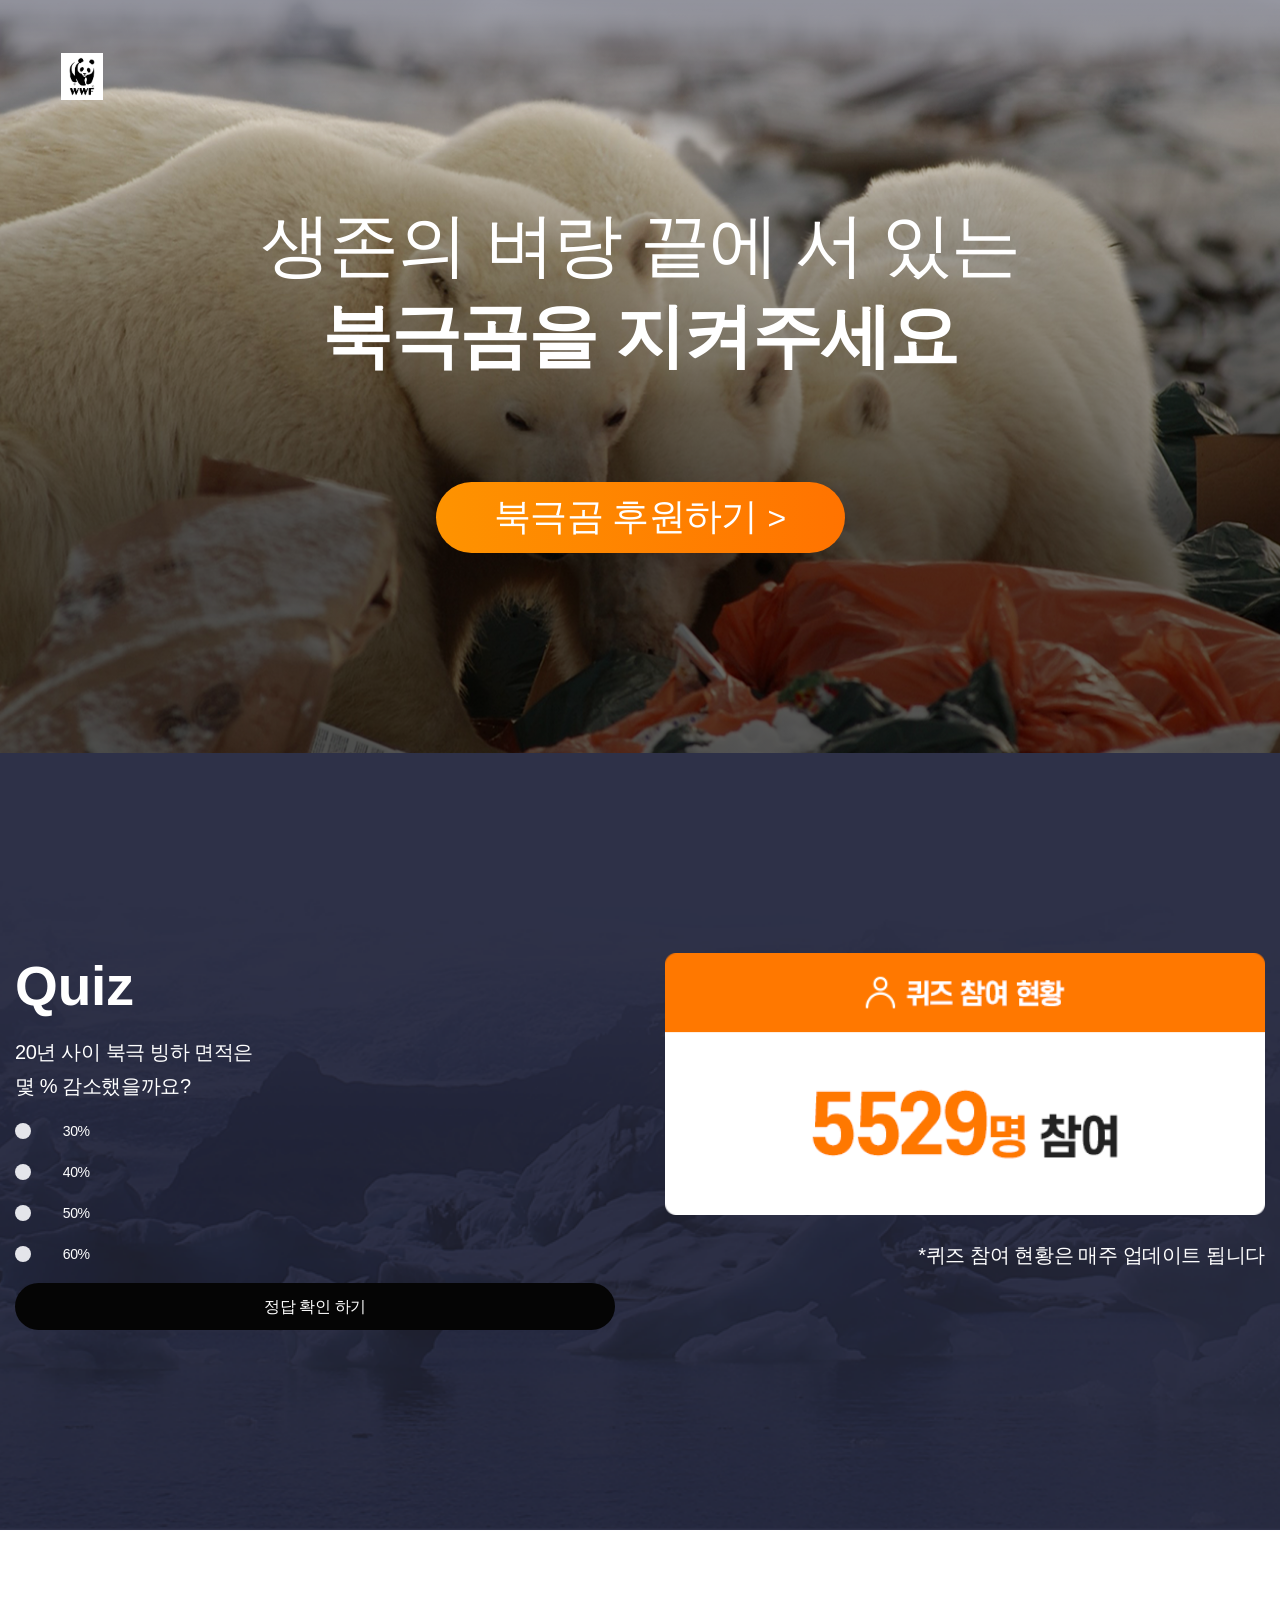
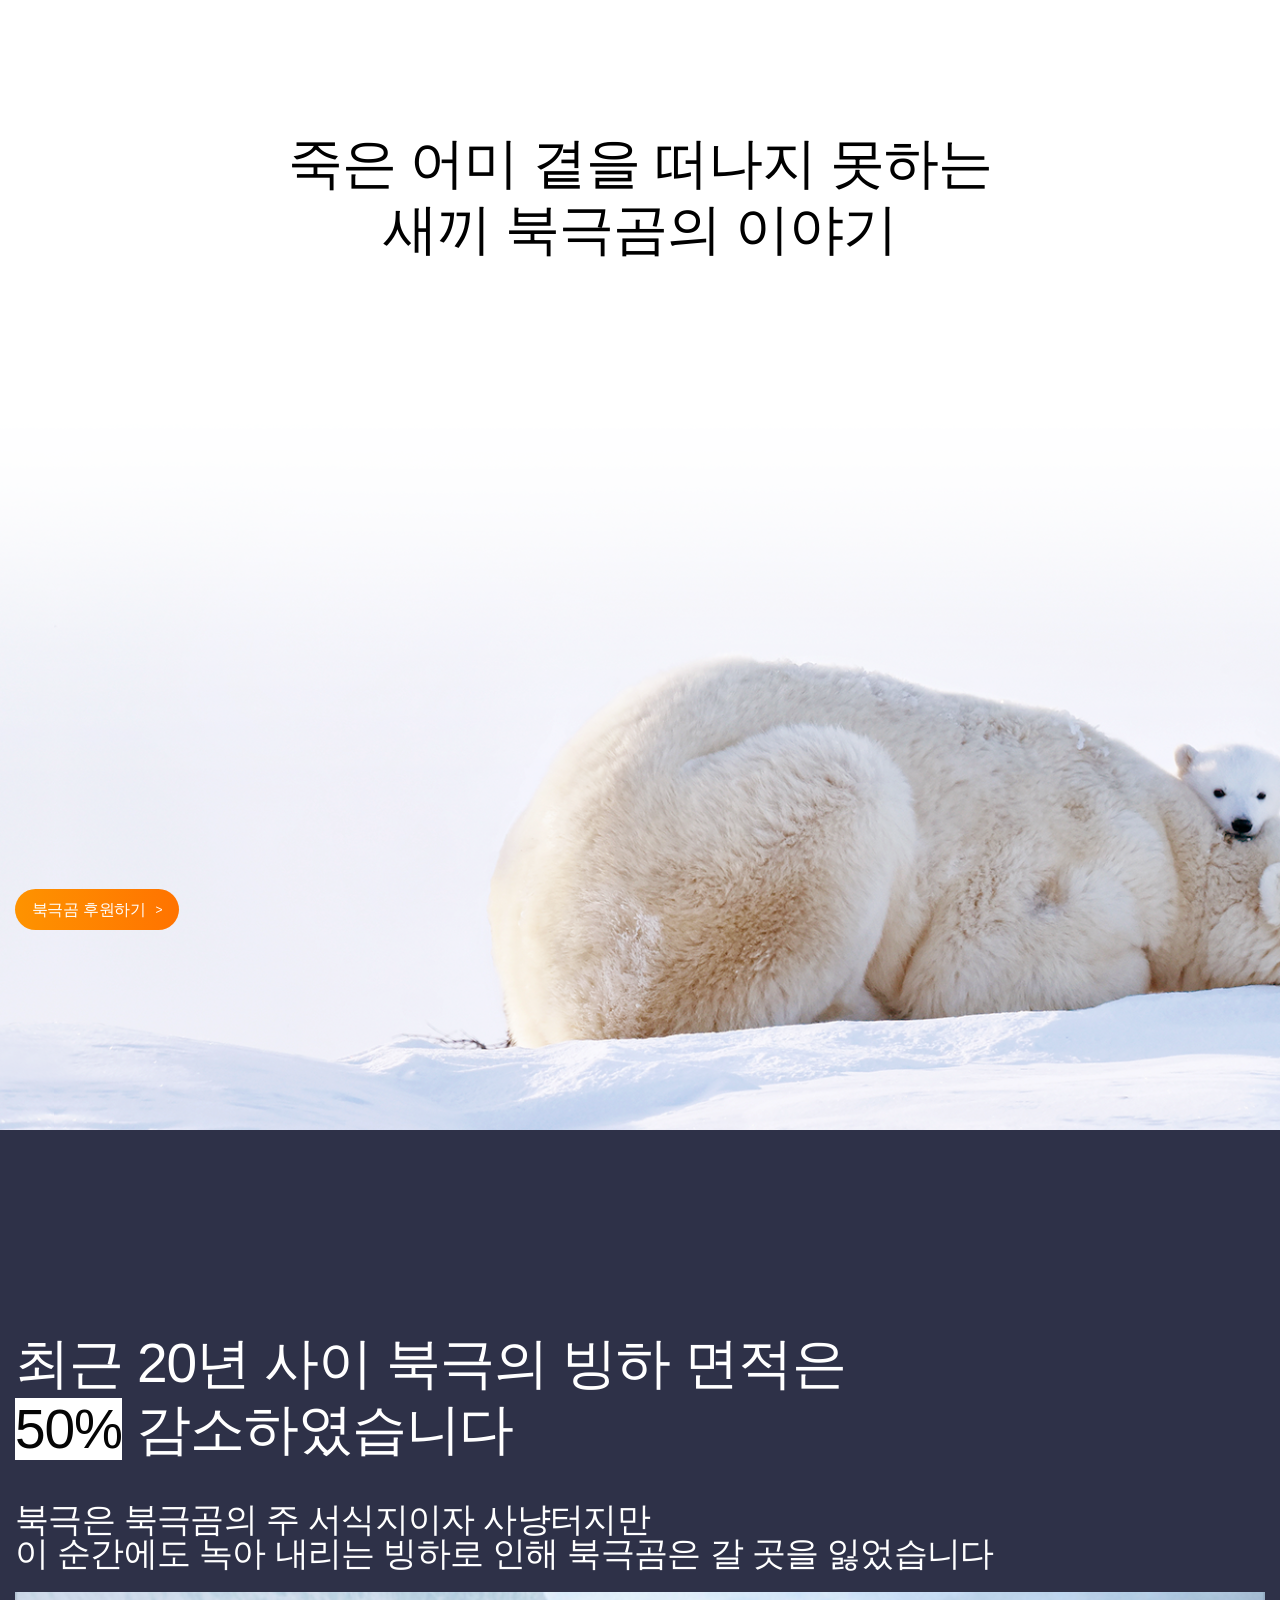
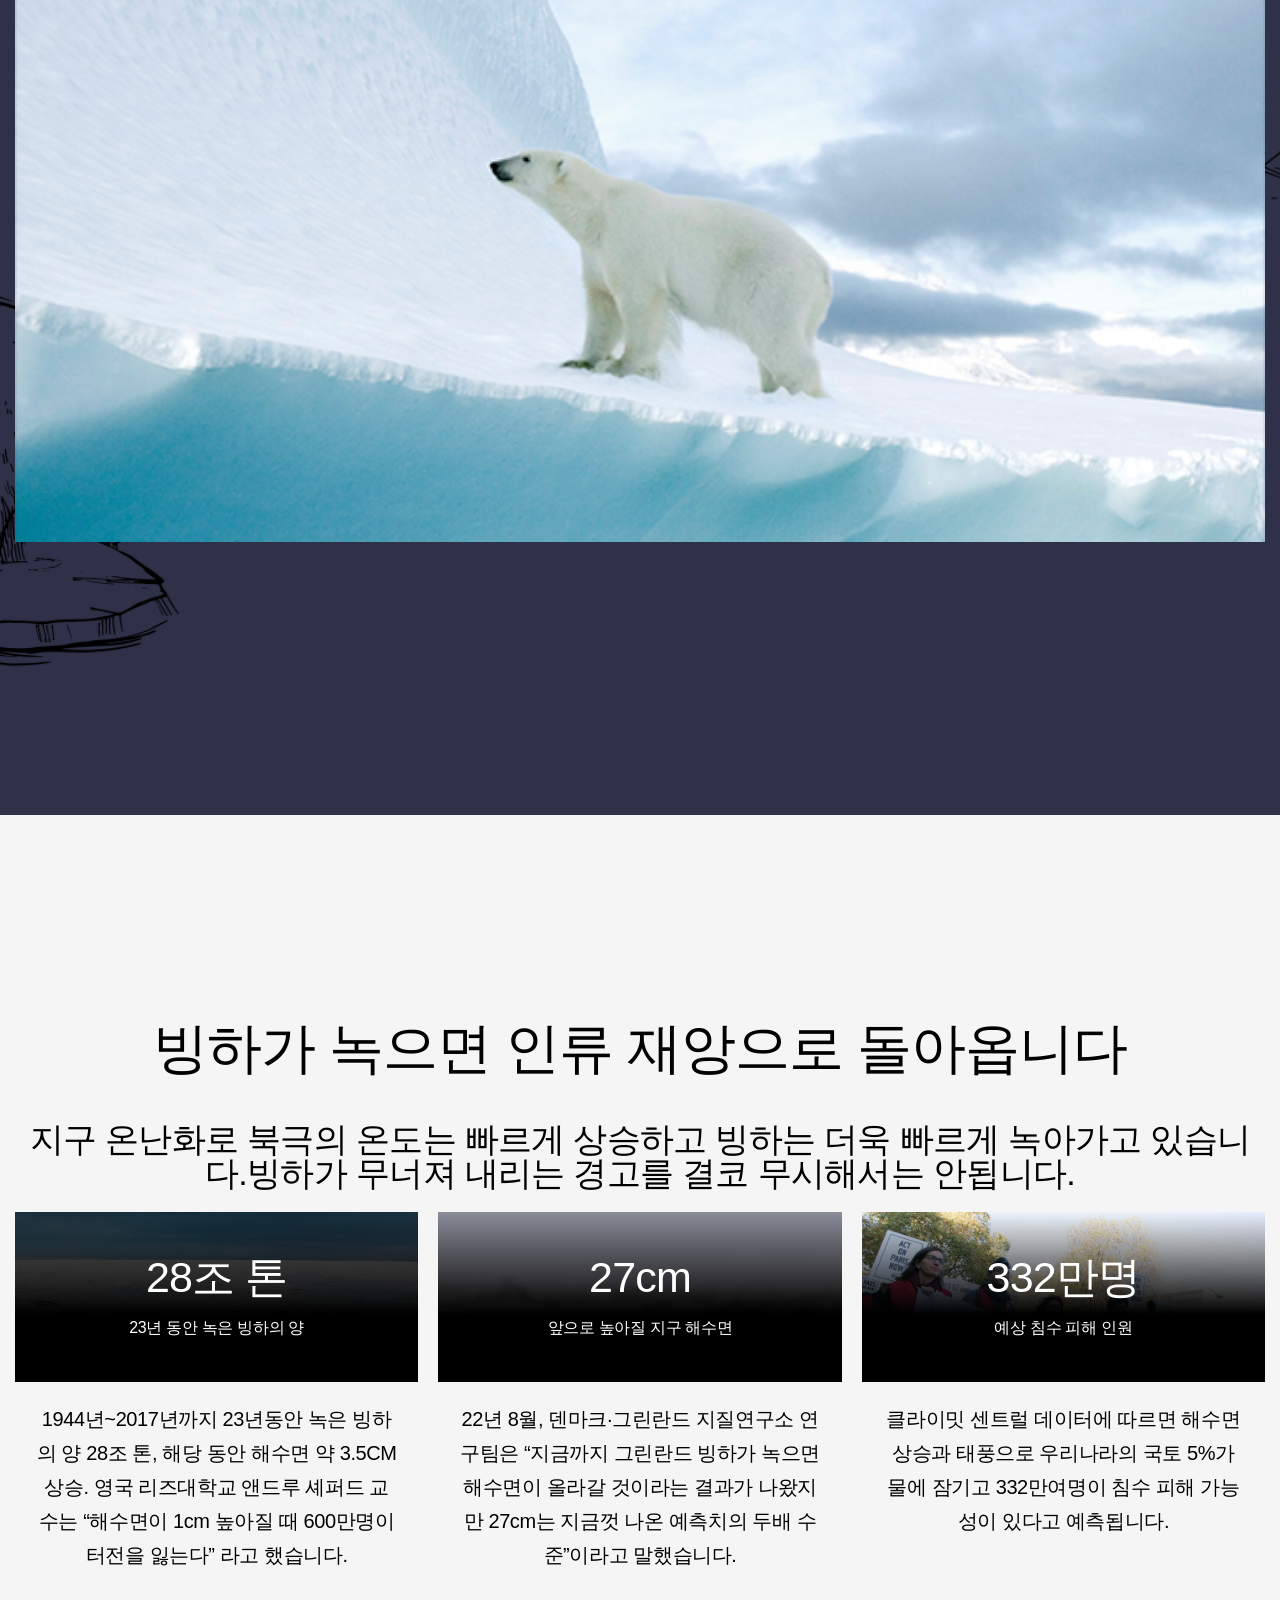
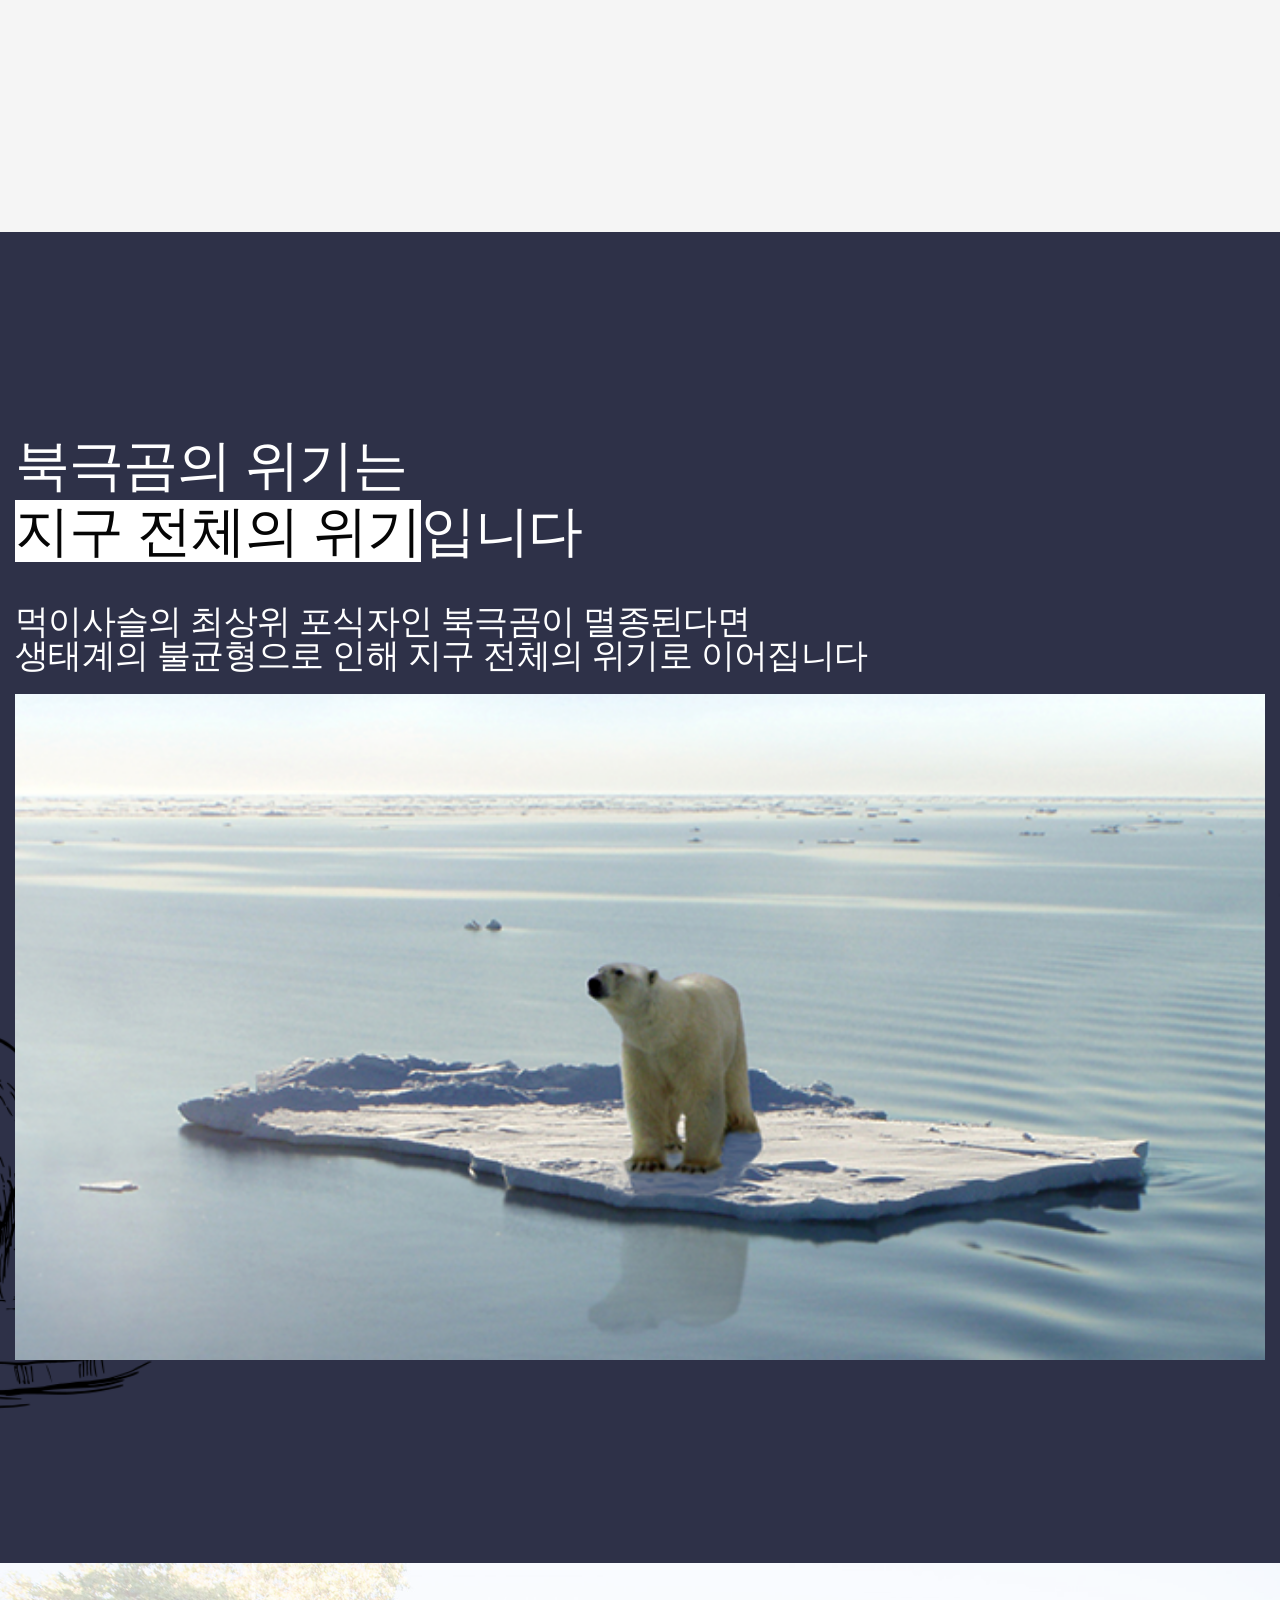
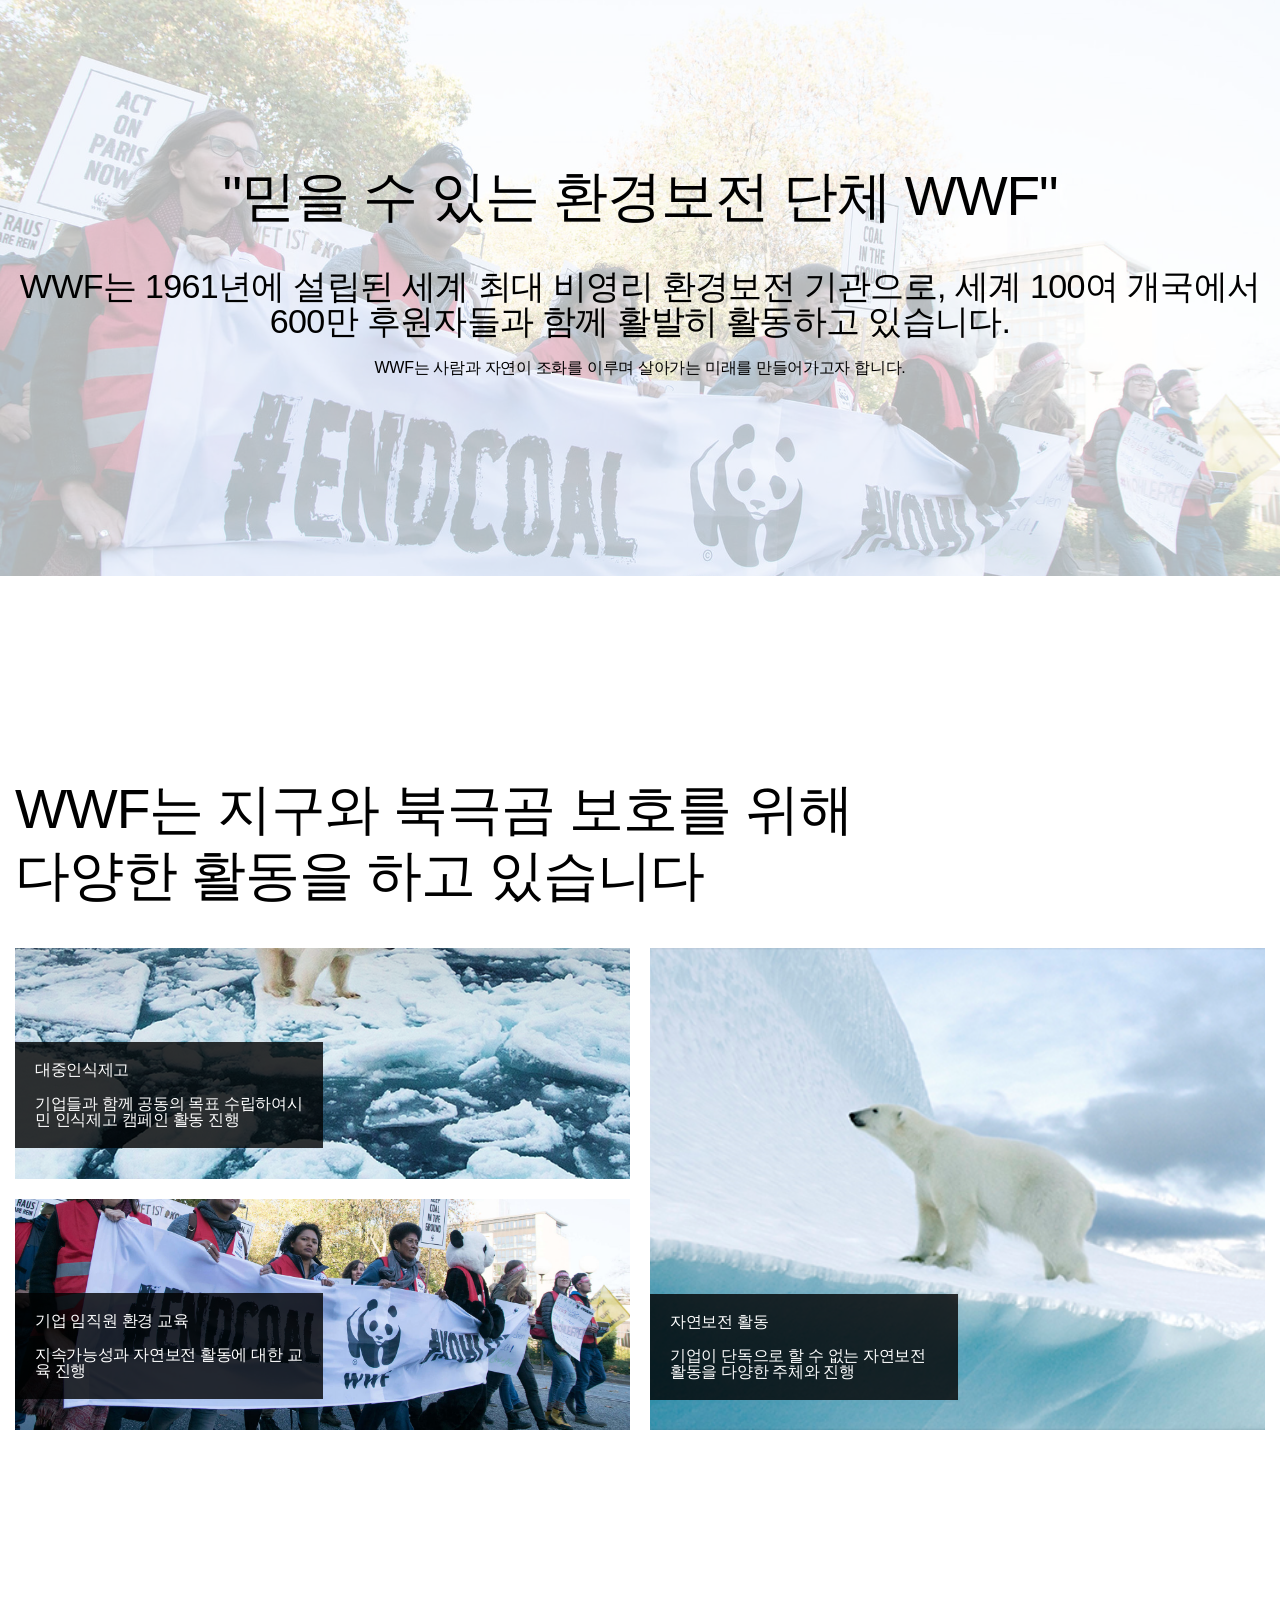
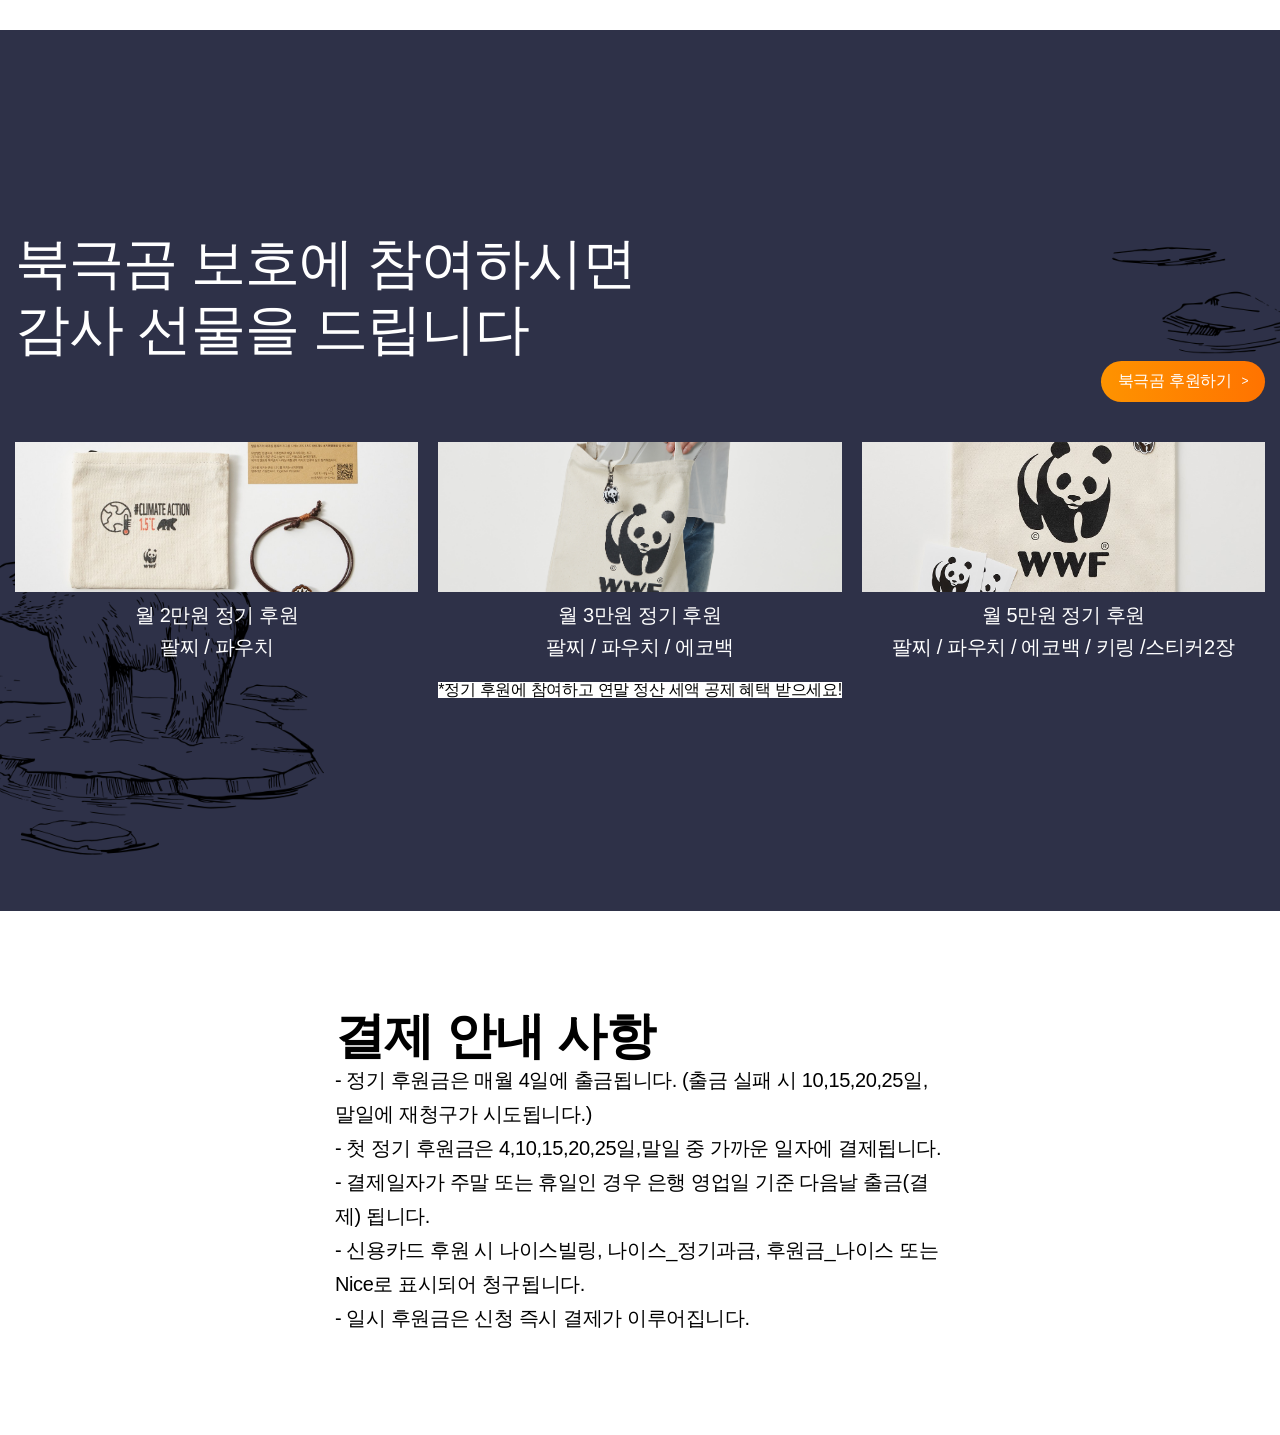
==== commit c85892d5: "글자 깨진거 수정" ====
--- a/index.html
+++ b/index.html
@@ -149,7 +149,70 @@
             </div>
         </div>
         <!-- 9행 선물정보 -->
+        <div class="container gift_bg">
+            <div class="contents gift">
+                <div class="title">
+                    <h1>북극곰 보호에 참여하시면<br>감사 선물을 드립니다</h1>
+                    <a href="#" class="sponsor_btn"><em>북극곰 후원하기</em></a>
+                </div>
+                <ul class="details">
+                    <li>
+                        <p class="photo"><img src="./img/freebie2.jpg" alt=""></p>
+                        <h2>월 2만원 정기 후원</h1>
+                        <p>팔찌 / 파우치</p>
+                    </li>
+                    <li>
+                        <p class="photo"><img src="#" alt=""></p>
+                        <h2>월 3만원 정기 후원</h2>
+                        <p>팔찌 / 파우치 / 에코백</p>
+                    </li>
+                    <li>
+                        <p class="photo"><img src="#" alt=""></p>
+                        <h2>월 5만원 정기 후원</h2>
+                        <p>팔찌 / 파우치 / 에코백 / 키링 /스티커2장</p>
+                    </li>
+                    <!-- <li>
+                        <dl>
+                            <dt></dt>
+                            <dd></dd>
+                        </dl>
+                        <div class="txt">월 3만원 정기 후원<br>팔찌 / 파우치 / 에코백</div>
+                    </li>
+                    <li>
+                        <dl>
+                            <dt></dt>
+                            <dd></dd>
+                        </dl>
+                        <div class="txt">월 5만원 정기 후원<br>팔찌 / 파우치 / 에코백 / 키링 /스티커2장</div>
+                    </li> -->
+                </ul>
+                <div class="txt"><p>*정기 후원에 참여하고 연말 정산 세액 공제 혜택 받으세요!</p></div>
+            </div>
+        </div>
         <!-- 10행 안내 -->
+        <div class="bottom">
+            <p><span>결제 안내 사항</span><br>- 정기 후원금은 매월 4일에 출금됩니다. (출금 실패 시 10,15,20,25일,말일에 재청구가 시도됩니다.)<br>- 첫 정기 후원금은 4,10,15,20,25일,말일 중 가까운 일자에 결제됩니다.<br>- 결제일자가 주말 또는 휴일인 경우 은행 영업일 기준 다음날 출금(결제) 됩니다.<br>- 신용카드 후원 시 나이스빌링, 나이스_정기과금, 후원금_나이스 또는 Nice로 표시되어 청구됩니다.<br>- 일시 후원금은 신청 즉시 결제가 이루어집니다.</p>
+        </div>
+        <!-- 결제안내사항 방법 다양~ 
+        <div class="container Payment_bg">
+            <div class="contents Payment">
+                <ul>
+                    <li></li>
+                    <li></li>
+                    <li></li>
+                    <li></li>
+                    <li></li>
+                </ul>
+            </div>
+        </div>
+        <footer>
+            <h1></h1>
+            <p></P>
+            <p></P>
+            <p></P>
+            <p></P>
+            <p></P>
+        </footer> -->
     </div>
 </body>
 </html>
--- a/styles/common.css
+++ b/styles/common.css
@@ -24,6 +24,7 @@
     background:linear-gradient(90deg, #FE9300,#FF7300);
     display:flex; flex-flow:row nowrap;
     justify-content:center; align-items:center; gap:10px;
+    /* margin:0 auto; */
 }
 #wrap .container .sponsor_btn em {color: #fff; font-weight:500;}
 #wrap .container .sponsor_btn::after {
--- a/styles/index.css
+++ b/styles/index.css
@@ -271,4 +271,50 @@
 }
 #wrap .activty_bg .activty .details li .txt * {color: #fff;}
 #wrap .activty_bg .activty .details li .txt dt {margin-bottom:18px;}
-#wrap .activty_bg .activty .details li .txt dt dd {}+#wrap .activty_bg .activty .details li .txt dt dd {}
+/* ========== 9행 선물정보 (m) ========== */
+#wrap .gift_bg {background-image:url(../img/reduction50_bg.png);}
+#wrap .gift_bg .gift {}
+#wrap .gift_bg .gift > * {/* background-color: aqua; */}
+#wrap .gift_bg .gift .title {display:flex; flex-flow:column nowrap;}
+#wrap .gift_bg .gift .title h1 {color:#fff;}
+#wrap .gift_bg .gift .title .sponsor_btn {margin:0;}
+#wrap .gift_bg .gift .title .sponsor_btn em {}
+#wrap .gift_bg .gift .details {
+    /* (정렬을위한) 그리드이름 : 부모에 */
+    padding-top:40px;
+    display:grid; gap:20px;
+    grid-template-areas:
+    'sponser2'
+    'sponser3'
+    'sponser5'
+}
+#wrap .gift_bg .gift .details li {}
+#wrap .gift_bg .gift .details li .photo {
+    height:150px; overflow:hidden;
+    background-size:cover; background-position:center;
+}
+#wrap .gift_bg .gift .details li .photo img {width:100%; transform:translateY(0px)/*  position:absolute; */}
+#wrap .gift_bg .gift .details li h2 {margin-top:13px}
+#wrap .gift_bg .gift .details li p {}
+#wrap .gift_bg .gift .details li h2,
+#wrap .gift_bg .gift .details li p {text-align:center; color:#fff; margin-bottom:12px;}
+#wrap .gift_bg .gift .details li:nth-child(1) {grid-area:sponser2;} /* (정렬을위한) 그리드 : 자식이름 : sponser2 */
+#wrap .gift_bg .gift .details li:nth-child(2) {grid-area:sponser3;}
+#wrap .gift_bg .gift .details li:nth-child(3) {grid-area:sponser5;}
+#wrap .gift_bg .gift .details li:nth-child(2) .photo {background-image:url(../img/freebie1.jpg);}
+#wrap .gift_bg .gift .details li:nth-child(3) .photo {background-image:url(../img/freebie3.jpg);}
+#wrap .gift_bg .gift .details li .txt {text-align:center;}
+#wrap .gift_bg .gift .txt {text-align:center;}
+#wrap .gift_bg .gift .txt p {background-color:#fff; display:inline-block; margin:13px 0;}
+/* #wrap .gift_bg .gift .details li * {background-size:cover; background-position:center; height:150px; }
+#wrap .gift_bg .gift .details li:nth-child(1) dl {background-image:url(../img/freebie2.jpg); grid-area:thounsand2;}
+#wrap .gift_bg .gift .details li:nth-child(2) dl {background-image:url(../img/freebie1.jpg); grid-area:thounsand3;}
+#wrap .gift_bg .gift .details li:nth-child(3) dl {background-image:url(../img/freebie3.jpg); grid-area:thounsand5;}
+#wrap .gift_bg .gift .details li dl {}
+#wrap .gift_bg .gift .details li dl dt {}
+#wrap .gift_bg .gift .details li dl dt dd {} */
+/* ========== 10행 선물정보 (m) ========== */
+#wrap .bottom {padding:70px 15px;}
+#wrap .bottom p {line-height:1.7;}
+#wrap .bottom p span {font-weight:800; font: size 2.13rem;}
--- a/styles/responsive.css
+++ b/styles/responsive.css
@@ -6,6 +6,8 @@
         flex-flow:row nowrap; /* t,d column -> row */
     }
     #wrap .quiz_bg .quiz > * {flex:1;}
+    /* ===== 9행퀴즈 */
+    #wrap .gift_bg .gift .details li .photo img {transform:translateY(-170px)}
 }
 @media screen and (min-width:860px) {
     #wrap .intro {
@@ -23,6 +25,16 @@
     #wrap .humanity_bg .humanity .list li dl dt {font-size:2.69rem;}
     #wrap .humanity_bg .humanity .list li .txt {height:250px;}
     #wrap .humanity_bg .humanity .list li .txt p {font-size:1rem;}
+    /* ===== 9행 */
+    #wrap .gift_bg .gift .title {flex-flow:row nowrap; justify-content:space-between; align-items:flex-end;}
+    #wrap .gift_bg .gift .details {
+    grid-template-areas:
+        'sponser2 sponser3'
+        'sponser5 sponser5';
+    grid-template-columns:1fr 1fr;
+    }
+    #wrap .gift_bg .gift .details li .photo img {transform:translateY(-70px)}
+    #wrap .gift_bg .gift .txt {text-align:right;}
 } /* 860~1023 */
 @media screen and (min-width:1024px) {
     #wrap .intro {padding:410px 0 100px;}
@@ -44,11 +56,16 @@
         grid-template-areas:
         'public nature'
         'corporation nature';
-        grid-template-columns:1fr 1fr;
+    grid-template-columns:1fr 1fr;
     }
     #wrap .activty_bg .activty .details li {position:relative; padding-bottom:31px; }
     #wrap .activty_bg .activty .details li .txt {width:50%;} 
-    #wrap .activty_bg .activty .details li:nth-child(3) .txt {position:absolute; left:0; bottom:30px;} 
+    #wrap .activty_bg .activty .details li:nth-child(3) .txt {position:absolute; left:0; bottom:30px;}
+    /* ===== 9행 */
+    #wrap .gift_bg .gift .title h1 {font: size 2.5rem;}
+    #wrap .gift_bg .gift .details li .photo img {transform:translateY(-120px)}
+    /* ===== 10행 */
+    #wrap .bottom {padding:100px 80px;}
 }/* 1024~ */
 @media screen and (min-width:1250px) {
     #wrap .intro {padding:447px 0 100px;}
@@ -78,4 +95,18 @@
     #wrap .humanity_bg .humanity .list li dl dt {font-size:2.69rem;}
     #wrap .humanity_bg .humanity .list li .txt {height:250px;}
     #wrap .humanity_bg .humanity .list li .txt p {font-size:1.25rem;}
+    /* ============9행 */
+    #wrap .gift_bg .gift .details {
+    grid-template-areas:
+    'sponser2 sponser3 sponser5';
+    grid-template-columns:1fr 1fr 1fr;
+    }
+    #wrap .gift_bg .gift .details li .photo img {transform:translateY(-90px)}
+    #wrap .gift_bg .gift .txt {text-align:center;}
+    #wrap .gift_bg .gift .title h1 {font-size:3.44rem;}
+    #wrap .gift_bg .gift .details li {font-size:1.25rem;}
+    /* ============10행 */
+    #wrap .bottom {padding:100px 335px;}
+    #wrap .bottom p {font-size:1.25rem;}
+    #wrap .bottom p span {font-size:3.13rem;}
 } /* 1250~max *
